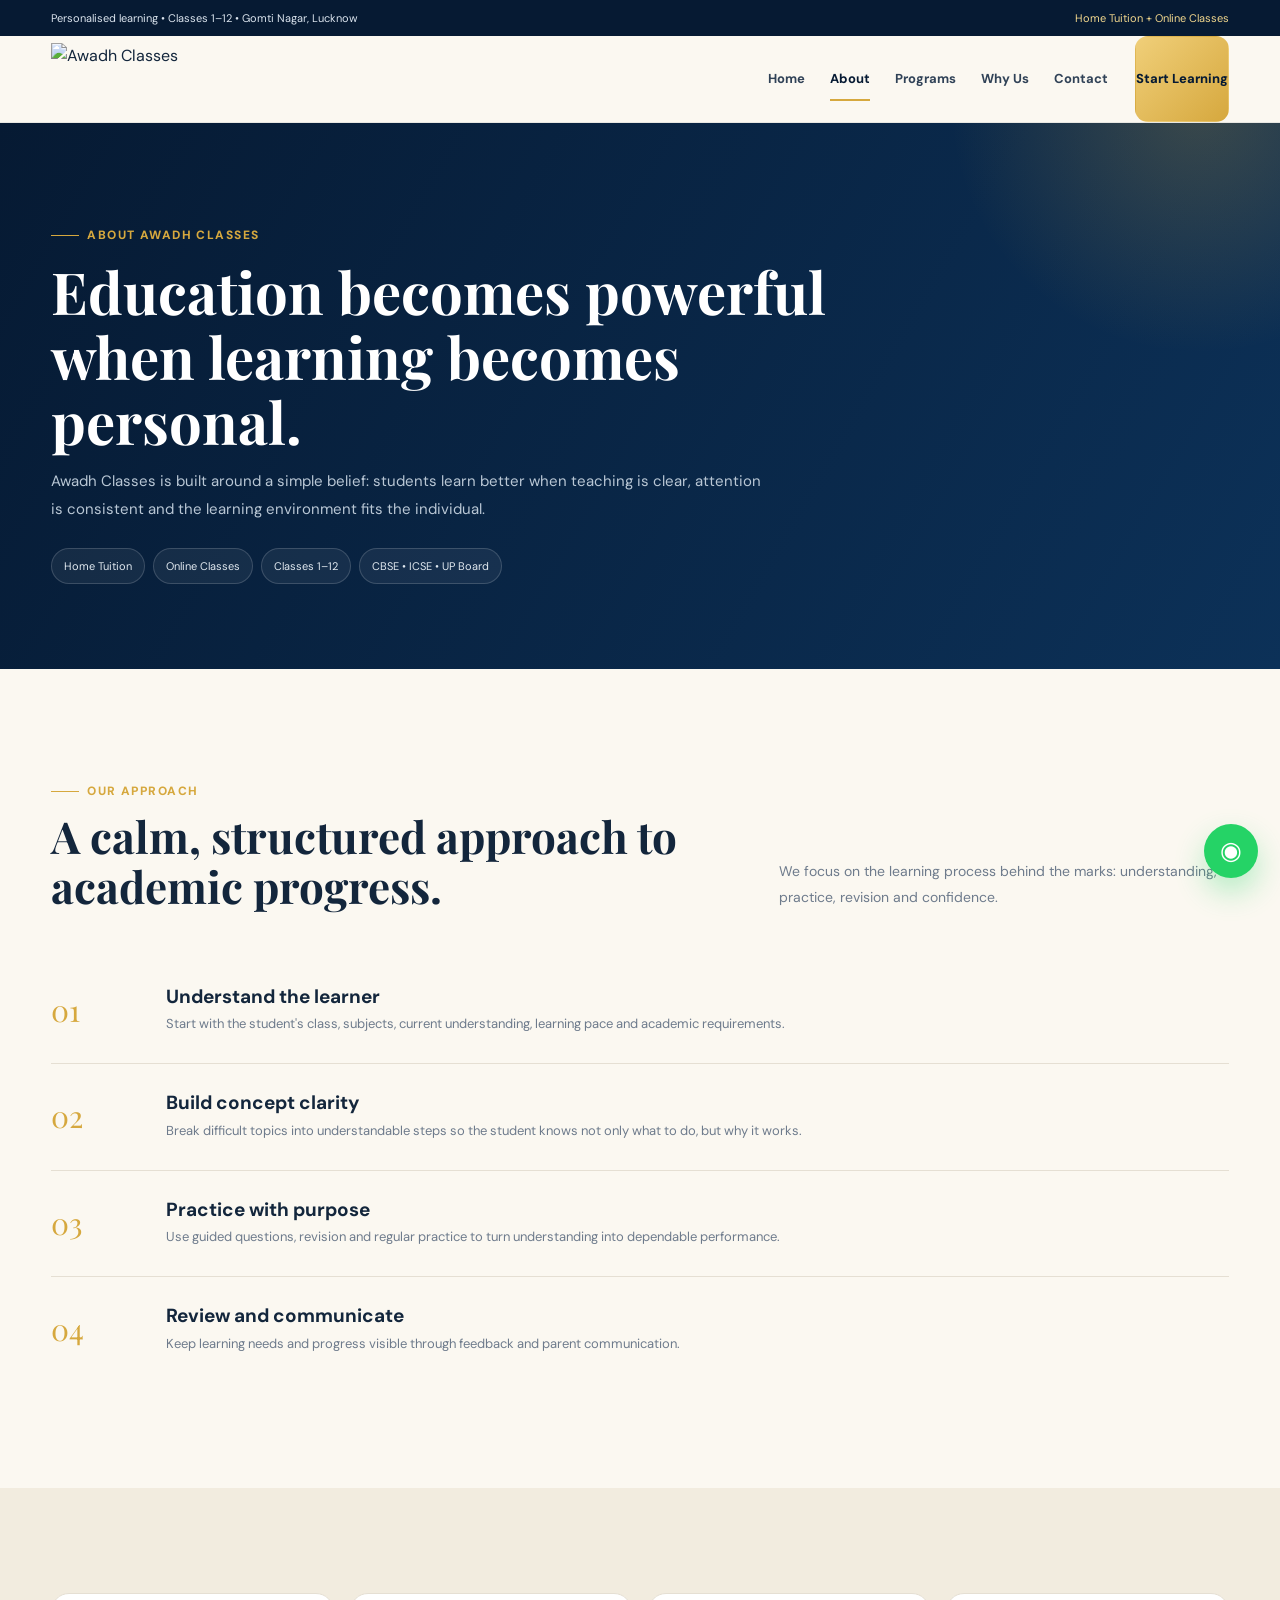
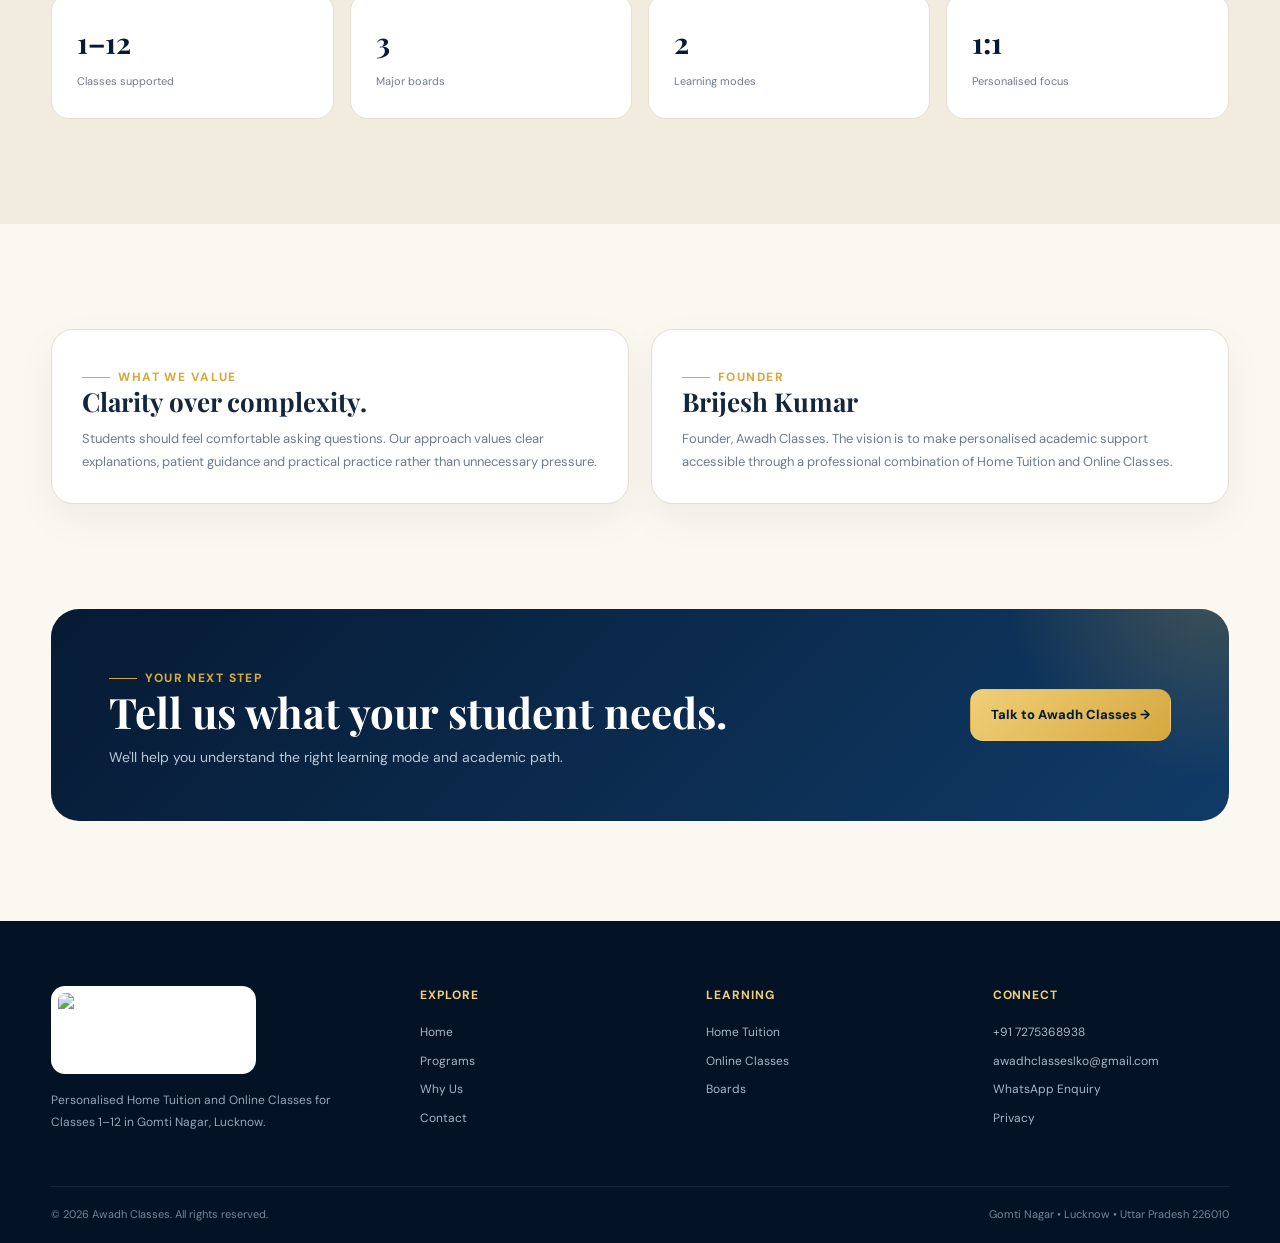
==== about.html @ 03a6bda1 "Add files via upload" ====
<!doctype html><html lang="en"><head><meta charset="utf-8"><meta name="viewport" content="width=device-width,initial-scale=1"><title>About Awadh Classes | Personalised Tuition in Lucknow</title><meta name="description" content="Learn about Awadh Classes, a personalised Home Tuition and Online Classes service for Classes 1–12 in Gomti Nagar, Lucknow."><meta name="robots" content="index,follow"><meta name="theme-color" content="#061a33"><link rel="icon" href="assets/images/awadh-classes-logo.png"><link rel="stylesheet" href="style.css"><script type="application/ld+json">{"@context":"https://schema.org","@type":"AboutPage","name":"About Awadh Classes","about":{"@type":"EducationalOrganization","name":"Awadh Classes","telephone":"+91 7275368938","email":"awadhclasseslko@gmail.com"}}</script></head><body>
<div class="notice"><div class="container inner"><span>Personalised learning • Classes 1–12 • Gomti Nagar, Lucknow</span><span>Home Tuition + Online Classes</span></div></div><header class="header"><div class="container nav"><a class="brand" href="index.html"><img src="assets/images/awadh-classes-logo.png" alt="Awadh Classes"></a><button class="menu" aria-label="Open menu">☰</button><nav class="main-nav"><a href="index.html">Home</a><a class="active" href="about.html">About</a><a href="programs.html">Programs</a><a href="why-us.html">Why Us</a><a href="contact.html">Contact</a><a class="btn btn-primary nav-cta" href="contact.html">Start Learning</a></nav></div></header>
<main><section class="page-hero"><div class="container inner"><span class="eyebrow">About Awadh Classes</span><h1>Education becomes powerful when learning becomes personal.</h1><p>Awadh Classes is built around a simple belief: students learn better when teaching is clear, attention is consistent and the learning environment fits the individual.</p><div class="pill-row"><span class="pill">Home Tuition</span><span class="pill">Online Classes</span><span class="pill">Classes 1–12</span><span class="pill">CBSE • ICSE • UP Board</span></div></div></section>
<section class="section"><div class="container"><div class="section-head"><div><span class="eyebrow">Our approach</span><h2>A calm, structured approach to academic progress.</h2></div><p>We focus on the learning process behind the marks: understanding, practice, revision and confidence.</p></div><div class="timeline"><div class="timeline-item"><div class="timeline-no">01</div><div><h3>Understand the learner</h3><p>Start with the student's class, subjects, current understanding, learning pace and academic requirements.</p></div></div><div class="timeline-item"><div class="timeline-no">02</div><div><h3>Build concept clarity</h3><p>Break difficult topics into understandable steps so the student knows not only what to do, but why it works.</p></div></div><div class="timeline-item"><div class="timeline-no">03</div><div><h3>Practice with purpose</h3><p>Use guided questions, revision and regular practice to turn understanding into dependable performance.</p></div></div><div class="timeline-item"><div class="timeline-no">04</div><div><h3>Review and communicate</h3><p>Keep learning needs and progress visible through feedback and parent communication.</p></div></div></div></div></section>
<section class="section board-strip"><div class="container"><div class="stats"><div class="stat"><strong>1–12</strong><span>Classes supported</span></div><div class="stat"><strong>3</strong><span>Major boards</span></div><div class="stat"><strong>2</strong><span>Learning modes</span></div><div class="stat"><strong>1:1</strong><span>Personalised focus</span></div></div></div></section>
<section class="section"><div class="container content-grid"><article class="card"><span class="eyebrow">What we value</span><h3>Clarity over complexity.</h3><p>Students should feel comfortable asking questions. Our approach values clear explanations, patient guidance and practical practice rather than unnecessary pressure.</p></article><article class="card"><span class="eyebrow">Founder</span><h3>Brijesh Kumar</h3><p>Founder, Awadh Classes. The vision is to make personalised academic support accessible through a professional combination of Home Tuition and Online Classes.</p></article></div></section>
<section class="cta"><div class="container"><div class="cta-card"><div><span class="eyebrow">Your next step</span><h2>Tell us what your student needs.</h2><p>We'll help you understand the right learning mode and academic path.</p></div><a class="btn btn-primary" href="contact.html">Talk to Awadh Classes →</a></div></div></section></main>
<footer class="footer"><div class="container footer-grid"><div><img class="footer-logo" src="assets/images/awadh-classes-logo.png" alt="Awadh Classes"><p>Personalised Home Tuition and Online Classes for Classes 1–12 in Gomti Nagar, Lucknow.</p></div><div><h4>Explore</h4><a href="index.html">Home</a><a href="programs.html">Programs</a><a href="why-us.html">Why Us</a><a href="contact.html">Contact</a></div><div><h4>Learning</h4><a href="programs.html#home">Home Tuition</a><a href="programs.html#online">Online Classes</a><a href="programs.html#boards">Boards</a></div><div><h4>Connect</h4><a href="tel:+917275368938">+91 7275368938</a><a href="mailto:awadhclasseslko@gmail.com">awadhclasseslko@gmail.com</a><a href="https://wa.me/917275368938">WhatsApp Enquiry</a><a href="privacy-policy.html">Privacy</a></div></div><div class="container footer-bottom"><span>© 2026 Awadh Classes. All rights reserved.</span><span>Gomti Nagar • Lucknow • Uttar Pradesh 226010</span></div></footer><a class="whatsapp" href="https://wa.me/917275368938" target="_blank" rel="noopener" aria-label="WhatsApp">◉</a><script src="script.js"></script></body></html>
---- style.css ----
@import url('https://fonts.googleapis.com/css2?family=DM+Sans:wght@400;500;600;700&family=Playfair+Display:wght@600;700&display=swap');
:root{--navy:#061a33;--navy2:#0b2b50;--gold:#d6a83e;--gold2:#f0cf79;--ivory:#fbf8f1;--cream:#f2ecdf;--white:#fff;--ink:#13263c;--muted:#6e7b8c;--line:#e5dfd3;--green:#0f7b57;--shadow:0 24px 70px rgba(6,26,51,.12);--radius:24px}
*{box-sizing:border-box;margin:0;padding:0}html{scroll-behavior:smooth}body{font-family:"DM Sans",sans-serif;background:var(--ivory);color:var(--ink);line-height:1.65;overflow-x:hidden}img{max-width:100%;display:block}a{text-decoration:none;color:inherit}button,input,select,textarea{font:inherit}.container{width:min(1180px,92%);margin:auto}.eyebrow{display:inline-flex;align-items:center;gap:8px;color:var(--gold);font-size:12px;font-weight:800;letter-spacing:.12em;text-transform:uppercase}.eyebrow:before{content:"";width:28px;height:1px;background:var(--gold)}h1,h2,h3{line-height:1.12}h1,h2{font-family:"Playfair Display",serif}.btn{display:inline-flex;align-items:center;justify-content:center;gap:9px;border:1px solid transparent;border-radius:13px;padding:14px 20px;font-size:13px;font-weight:800;transition:.25s}.btn-primary{background:linear-gradient(135deg,var(--gold2),var(--gold));color:var(--navy)}.btn-primary:hover{transform:translateY(-3px);box-shadow:0 16px 32px rgba(214,168,62,.22)}.btn-dark{background:var(--navy);color:#fff}.btn-dark:hover{transform:translateY(-3px);box-shadow:0 16px 30px rgba(6,26,51,.2)}.btn-ghost{border-color:rgba(6,26,51,.16);color:var(--navy);background:rgba(255,255,255,.45)}.btn-ghost:hover{border-color:var(--gold);transform:translateY(-2px)}
.notice{background:var(--navy);color:#dce5ef;font-size:11px}.notice .inner{min-height:36px;display:flex;align-items:center;justify-content:space-between;gap:18px}.notice span:last-child{color:#f2d78d}.header{position:sticky;top:0;z-index:1000;background:rgba(251,248,241,.94);backdrop-filter:blur(16px);border-bottom:1px solid rgba(6,26,51,.08)}.nav{min-height:86px;display:flex;align-items:center;gap:28px}.brand{width:195px;display:flex;align-items:center}.brand img{width:190px;height:72px;object-fit:contain;object-position:center}.main-nav{margin-left:auto;display:flex;align-items:center;gap:25px;font-size:13px;font-weight:700;color:#304257}.main-nav a{position:relative;padding:31px 0}.main-nav a:hover,.main-nav a.active{color:var(--navy)}.main-nav a.active:after{content:"";position:absolute;left:0;right:0;bottom:20px;height:2px;background:var(--gold)}.nav-cta{margin-left:2px}.menu{display:none;margin-left:auto;border:0;background:transparent;color:var(--navy);font-size:26px;cursor:pointer}
.hero{position:relative;overflow:hidden;background:linear-gradient(120deg,#fbf8f1 0%,#f7f0e3 55%,#eef3f7 100%)}.hero:before{content:"";position:absolute;width:600px;height:600px;border-radius:50%;right:-220px;top:-300px;background:radial-gradient(circle,rgba(214,168,62,.15),transparent 68%)}.hero-grid{min-height:650px;display:grid;grid-template-columns:1.02fr .98fr;align-items:center;gap:58px;padding:64px 0 70px}.hero-copy{position:relative;z-index:2}.hero h1{font-size:64px;letter-spacing:-.035em;margin:18px 0 20px;max-width:720px}.hero h1 span{color:var(--gold)}.hero-lead{max-width:610px;color:#5f6e80;font-size:17px;line-height:1.8}.hero-actions{display:flex;flex-wrap:wrap;gap:12px;margin-top:30px}.hero-proof{display:flex;flex-wrap:wrap;gap:18px;margin-top:30px}.proof-item{display:flex;align-items:center;gap:9px;font-size:12px;color:#526174;font-weight:700}.proof-dot{width:8px;height:8px;border-radius:50%;background:var(--gold)}.hero-visual{position:relative}.hero-photo{height:550px;border-radius:32px;overflow:hidden;box-shadow:var(--shadow);position:relative}.hero-photo img{width:100%;height:100%;object-fit:cover}.hero-photo:after{content:"";position:absolute;inset:0;background:linear-gradient(180deg,transparent 48%,rgba(6,26,51,.7))}.photo-card{position:absolute;z-index:3;left:-28px;bottom:28px;background:#fff;border:1px solid rgba(6,26,51,.08);border-radius:18px;padding:17px 18px;box-shadow:0 18px 45px rgba(6,26,51,.18);max-width:260px}.photo-card small{display:block;color:var(--gold);font-weight:800;letter-spacing:.1em;text-transform:uppercase;font-size:10px;margin-bottom:5px}.photo-card strong{display:block;color:var(--navy);font-size:15px}.photo-card span{display:block;color:var(--muted);font-size:12px;margin-top:4px}.logo-seal{position:absolute;z-index:4;right:-20px;top:24px;width:105px;height:105px;border-radius:50%;background:#fff;padding:10px;box-shadow:0 15px 40px rgba(6,26,51,.16);border:1px solid rgba(214,168,62,.45)}.logo-seal img{width:100%;height:100%;object-fit:contain}
.trust{background:var(--navy);color:#fff}.trust-grid{display:grid;grid-template-columns:repeat(4,1fr);gap:0}.trust-item{padding:24px 25px;border-right:1px solid rgba(255,255,255,.1)}.trust-item:last-child{border:0}.trust-item strong{display:block;color:#fff;font-size:15px}.trust-item span{display:block;color:#9eafc1;font-size:12px;margin-top:4px}
.section{padding:105px 0}.section-head{display:flex;align-items:end;justify-content:space-between;gap:35px;margin-bottom:48px}.section-head h2{font-size:44px;max-width:650px;margin-top:10px}.section-head p{max-width:450px;color:var(--muted);font-size:14px;line-height:1.8}.modes{display:grid;grid-template-columns:1fr 1fr;gap:22px}.mode{min-height:430px;border-radius:28px;overflow:hidden;position:relative;box-shadow:var(--shadow)}.mode img{width:100%;height:100%;object-fit:cover}.mode:after{content:"";position:absolute;inset:0;background:linear-gradient(180deg,rgba(6,26,51,.03) 25%,rgba(6,26,51,.9) 100%)}.mode-content{position:absolute;z-index:2;left:30px;right:30px;bottom:30px;color:#fff}.mode-content .tag{display:inline-block;color:var(--gold2);font-size:11px;font-weight:800;text-transform:uppercase;letter-spacing:.12em}.mode-content h3{font-family:"Playfair Display",serif;font-size:34px;margin:7px 0}.mode-content p{font-size:13px;color:#d7e0e8;max-width:520px}.mode-content a{display:inline-flex;margin-top:18px;color:#fff;font-size:12px;font-weight:800;border-bottom:1px solid var(--gold);padding-bottom:4px}
.journey{background:#fff}.journey-grid{display:grid;grid-template-columns:repeat(4,1fr);gap:0;border:1px solid var(--line);border-radius:24px;overflow:hidden}.journey-item{padding:30px 25px;min-height:220px;border-right:1px solid var(--line);position:relative}.journey-item:last-child{border:0}.journey-no{font-family:"Playfair Display",serif;font-size:42px;color:#d8c8a7}.journey-item h3{font-size:18px;margin:12px 0 8px}.journey-item p{font-size:12px;color:var(--muted);line-height:1.75}.journey-item strong{position:absolute;bottom:24px;font-size:11px;color:var(--gold);letter-spacing:.08em;text-transform:uppercase}
.board-strip{background:var(--cream)}.boards{display:grid;grid-template-columns:repeat(3,1fr);gap:18px}.board{padding:26px;border:1px solid var(--line);background:#fff;border-radius:18px}.board strong{display:block;font-family:"Playfair Display",serif;font-size:24px;color:var(--navy)}.board span{display:block;margin-top:6px;font-size:12px;color:var(--muted)}
.feature{background:var(--navy);color:#fff}.feature-grid{display:grid;grid-template-columns:.8fr 1.2fr;gap:70px;align-items:center}.feature h2{font-size:48px;margin:12px 0 16px}.feature p{color:#aebdcb;font-size:14px;line-height:1.85}.feature-list{display:grid;grid-template-columns:1fr 1fr;gap:12px;margin-top:28px}.feature-list div{border:1px solid rgba(255,255,255,.1);background:rgba(255,255,255,.04);border-radius:14px;padding:16px}.feature-list strong{font-size:13px}.feature-list span{display:block;color:#92a4b7;font-size:11px;margin-top:4px}
.cta{padding:0 0 100px}.cta-card{position:relative;overflow:hidden;border-radius:28px;padding:52px 58px;background:linear-gradient(135deg,var(--navy),#103b67);color:#fff;display:flex;align-items:center;justify-content:space-between;gap:30px}.cta-card:after{content:"";position:absolute;width:420px;height:420px;right:-190px;top:-250px;border-radius:50%;background:radial-gradient(circle,rgba(214,168,62,.26),transparent 70%)}.cta-card>*{position:relative;z-index:1}.cta-card h2{font-size:42px;max-width:700px}.cta-card p{color:#b9c8d7;margin-top:10px;max-width:680px;font-size:14px}.footer{background:#041226;color:#fff;padding:65px 0 20px}.footer-grid{display:grid;grid-template-columns:1.35fr 1fr 1fr 1fr;gap:50px;padding-bottom:48px}.footer-logo{width:205px;height:88px;object-fit:contain;object-position:left center;background:#fff;border-radius:14px;padding:7px}.footer p{color:#94a6b8;font-size:12px;line-height:1.8;margin-top:16px;max-width:340px}.footer h4{font-size:12px;letter-spacing:.08em;text-transform:uppercase;color:#f0cf79;margin-bottom:17px}.footer a{display:block;color:#a8b6c5;font-size:12px;margin:9px 0}.footer a:hover{color:#fff}.footer-bottom{border-top:1px solid rgba(255,255,255,.08);padding-top:18px;display:flex;justify-content:space-between;gap:15px;color:#73869a;font-size:11px}.whatsapp{position:fixed;right:22px;bottom:22px;z-index:1100;width:54px;height:54px;border-radius:50%;display:flex;align-items:center;justify-content:center;background:#25d366;color:#fff;box-shadow:0 14px 30px rgba(37,211,102,.32);font-size:25px}.whatsapp:hover{transform:translateY(-3px)}
.page-hero{padding:95px 0 85px;background:linear-gradient(120deg,var(--navy),#0c3158);color:#fff;position:relative;overflow:hidden}.page-hero:after{content:"";position:absolute;width:520px;height:520px;right:-180px;top:-280px;border-radius:50%;background:radial-gradient(circle,rgba(214,168,62,.24),transparent 68%)}.page-hero .inner{position:relative;z-index:1}.page-hero h1{font-size:58px;max-width:780px;margin:14px 0}.page-hero p{color:#b9c7d5;max-width:720px;font-size:15px;line-height:1.85}.pill-row{display:flex;flex-wrap:wrap;gap:8px;margin-top:24px}.pill{padding:8px 12px;border:1px solid rgba(255,255,255,.16);background:rgba(255,255,255,.06);border-radius:99px;font-size:11px;color:#e1e9f0}.content-grid{display:grid;grid-template-columns:1fr 1fr;gap:22px}.card{background:#fff;border:1px solid var(--line);border-radius:22px;padding:30px;box-shadow:0 15px 40px rgba(6,26,51,.05)}.card h3{font-family:"Playfair Display",serif;font-size:26px;margin-bottom:10px}.card p,.card li{font-size:13px;color:var(--muted);line-height:1.8}.card ul{padding-left:18px}.stats{display:grid;grid-template-columns:repeat(4,1fr);gap:16px}.stat{background:#fff;border:1px solid var(--line);padding:25px;border-radius:18px}.stat strong{display:block;font-family:"Playfair Display",serif;font-size:29px;color:var(--navy)}.stat span{font-size:11px;color:var(--muted)}
.form-wrap{display:grid;grid-template-columns:.8fr 1.2fr;gap:25px}.contact-panel{background:var(--navy);color:#fff;border-radius:24px;padding:35px}.contact-panel h2{font-size:35px;margin:10px 0}.contact-panel p{color:#aebdcb;font-size:13px;line-height:1.8}.contact-line{padding:18px 0;border-top:1px solid rgba(255,255,255,.1);margin-top:18px}.contact-line small{color:var(--gold2);display:block;font-size:10px;text-transform:uppercase;letter-spacing:.1em}.contact-line a{display:block;margin-top:4px;font-weight:700;font-size:14px}.form-card{background:#fff;border:1px solid var(--line);border-radius:24px;padding:35px;box-shadow:var(--shadow)}.form-card h2{font-size:34px}.form-card>p{color:var(--muted);font-size:13px;margin:8px 0 25px}.form{display:grid;gap:16px}.form-row{display:grid;grid-template-columns:1fr 1fr;gap:16px}.field label{display:block;font-size:11px;font-weight:800;color:#304257;margin-bottom:6px}.field input,.field select,.field textarea{width:100%;border:1px solid #d9e0e7;background:#fbfcfd;border-radius:12px;padding:13px 14px;outline:0;color:var(--ink)}.field textarea{min-height:125px;resize:vertical}.field input:focus,.field select:focus,.field textarea:focus{border-color:var(--gold);box-shadow:0 0 0 4px rgba(214,168,62,.1)}
.faq{display:grid;gap:12px}.faq details{background:#fff;border:1px solid var(--line);border-radius:16px;padding:17px 20px}.faq summary{cursor:pointer;font-weight:800;font-size:13px;color:var(--navy)}.faq p{font-size:12px;color:var(--muted);padding-top:10px;line-height:1.8}.timeline{display:grid;gap:0}.timeline-item{display:grid;grid-template-columns:90px 1fr;gap:25px;padding:28px 0;border-bottom:1px solid var(--line)}.timeline-item:last-child{border-bottom:0}.timeline-no{font-family:"Playfair Display",serif;color:var(--gold);font-size:30px}.timeline h3{font-size:19px;margin-bottom:6px}.timeline p{font-size:13px;color:var(--muted);max-width:700px}
@media(max-width:1050px){.main-nav{gap:17px}.hero h1{font-size:52px}.hero-grid{gap:35px}.footer-grid{grid-template-columns:1.4fr 1fr 1fr}.feature-grid{gap:40px}}
@media(max-width:850px){.menu{display:block}.main-nav{position:absolute;left:4%;right:4%;top:78px;display:none;flex-direction:column;align-items:stretch;background:#fff;border:1px solid var(--line);border-radius:16px;padding:12px;box-shadow:0 20px 45px rgba(6,26,51,.14)}.main-nav.open{display:flex}.main-nav a{padding:12px 14px}.main-nav a.active:after{display:none}.nav-cta{display:none}.hero-grid,.feature-grid,.form-wrap,.content-grid{grid-template-columns:1fr}.hero-grid{padding-top:45px}.hero-photo{height:470px}.photo-card{left:18px}.logo-seal{right:15px}.trust-grid{grid-template-columns:1fr 1fr}.trust-item:nth-child(2){border-right:0}.trust-item:nth-child(3),.trust-item:nth-child(4){border-top:1px solid rgba(255,255,255,.1)}.modes{grid-template-columns:1fr}.journey-grid{grid-template-columns:1fr 1fr}.journey-item:nth-child(2){border-right:0}.journey-item:nth-child(3),.journey-item:nth-child(4){border-top:1px solid var(--line)}.journey-item:nth-child(4){border-right:0}.boards{grid-template-columns:1fr}.feature h2{font-size:42px}.stats{grid-template-columns:1fr 1fr}.footer-grid{grid-template-columns:1.4fr 1fr 1fr}.page-hero h1{font-size:48px}.cta-card{display:block}.cta-card .btn{margin-top:22px}}
@media(max-width:600px){.notice .inner{justify-content:center;text-align:center}.notice span:last-child{display:none}.brand{width:155px}.brand img{width:155px;height:65px}.nav{min-height:76px}.main-nav{top:70px}.hero-grid{min-height:auto;padding:48px 0 55px}.hero h1{font-size:42px}.hero-lead{font-size:15px}.hero-photo{height:390px;border-radius:23px}.section{padding:75px 0}.section-head{display:block;margin-bottom:32px}.section-head h2{font-size:35px}.section-head p{margin-top:14px}.trust-grid{grid-template-columns:1fr}.trust-item{border-right:0;border-bottom:1px solid rgba(255,255,255,.1)}.trust-item:last-child{border-bottom:0}.journey-grid{grid-template-columns:1fr}.journey-item{border-right:0!important;border-bottom:1px solid var(--line)}.journey-item:last-child{border-bottom:0}.feature-list{grid-template-columns:1fr}.cta-card{padding:35px 27px}.cta-card h2{font-size:33px}.footer-grid{grid-template-columns:1fr 1fr;gap:32px}.footer-grid>div:first-child{grid-column:1/-1}.footer-bottom{display:block}.footer-bottom span{display:block;margin-top:7px}.page-hero{padding:72px 0 65px}.page-hero h1{font-size:41px}.form-row{grid-template-columns:1fr}.form-card,.contact-panel{padding:27px}.stats{grid-template-columns:1fr 1fr}}
@media(max-width:380px){.hero h1{font-size:36px}.footer-grid{grid-template-columns:1fr}.footer-grid>div:first-child{grid-column:auto}.hero-actions .btn{width:100%}}
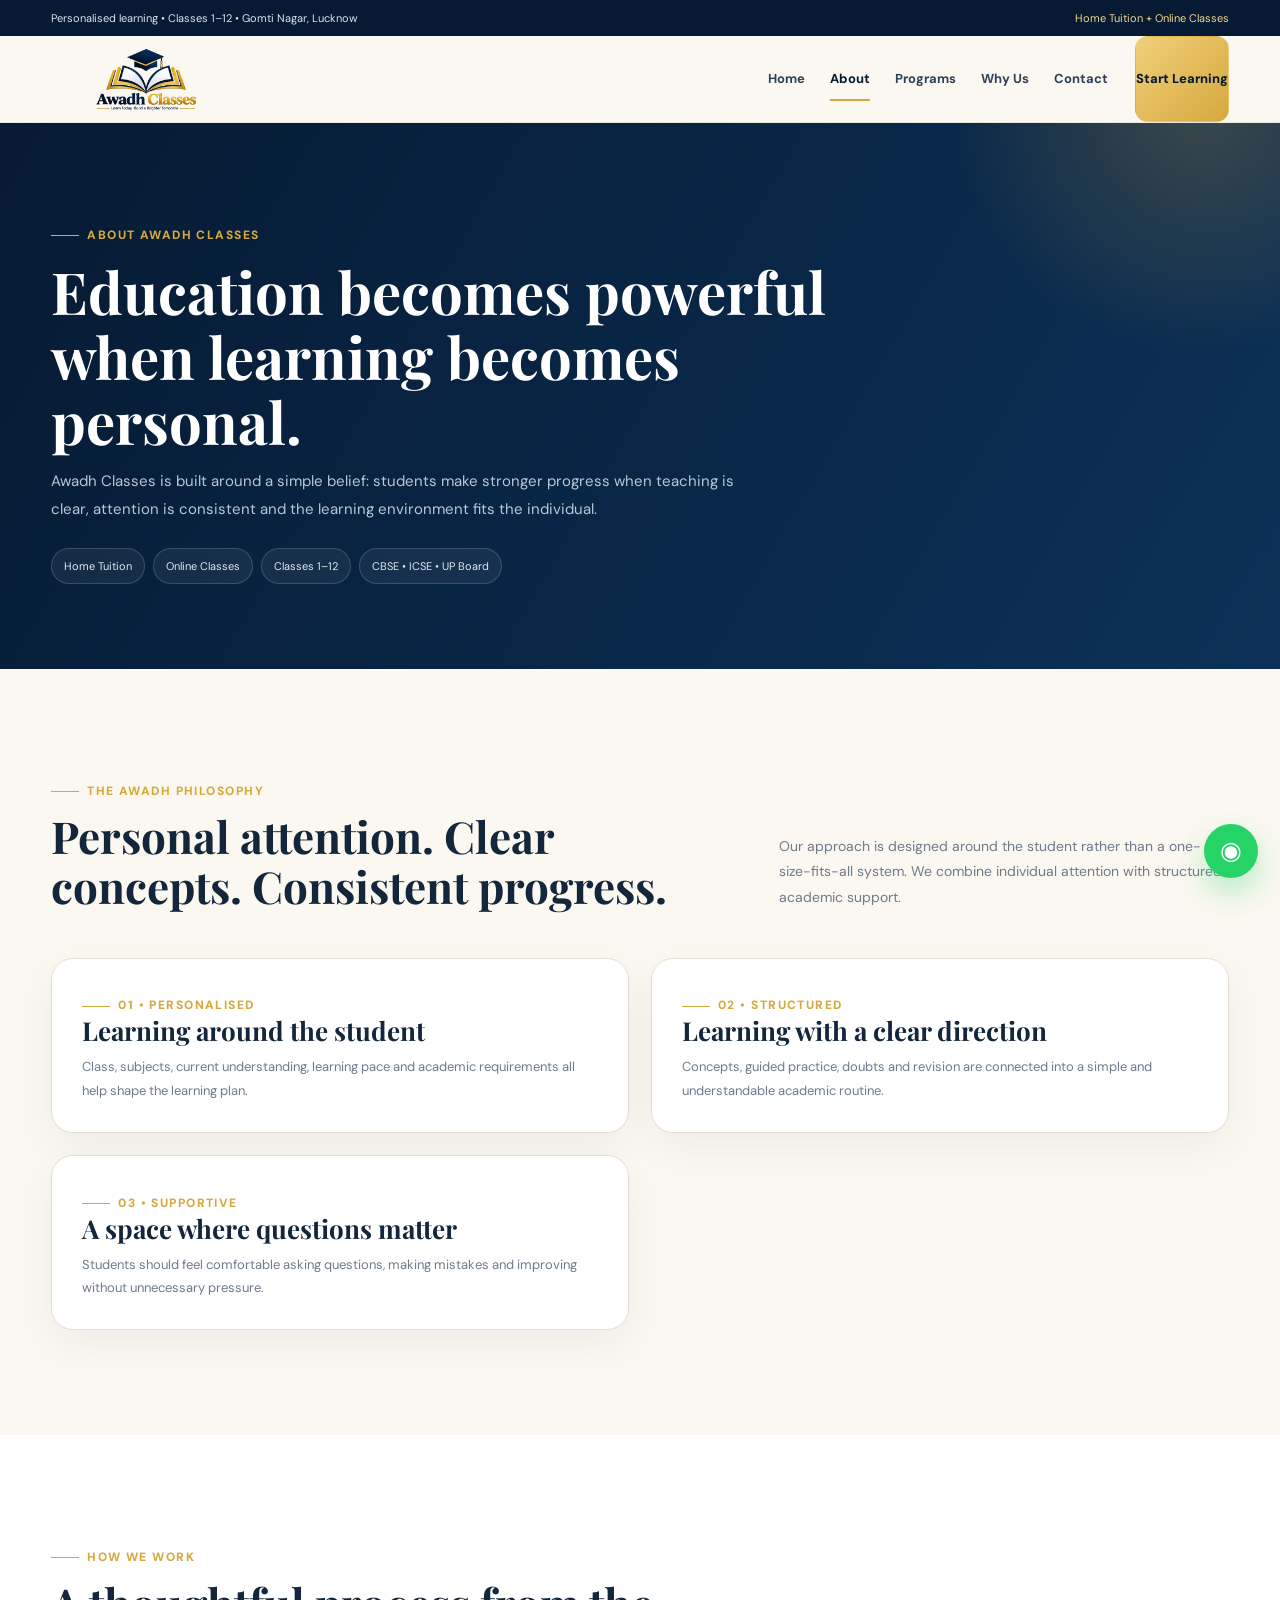
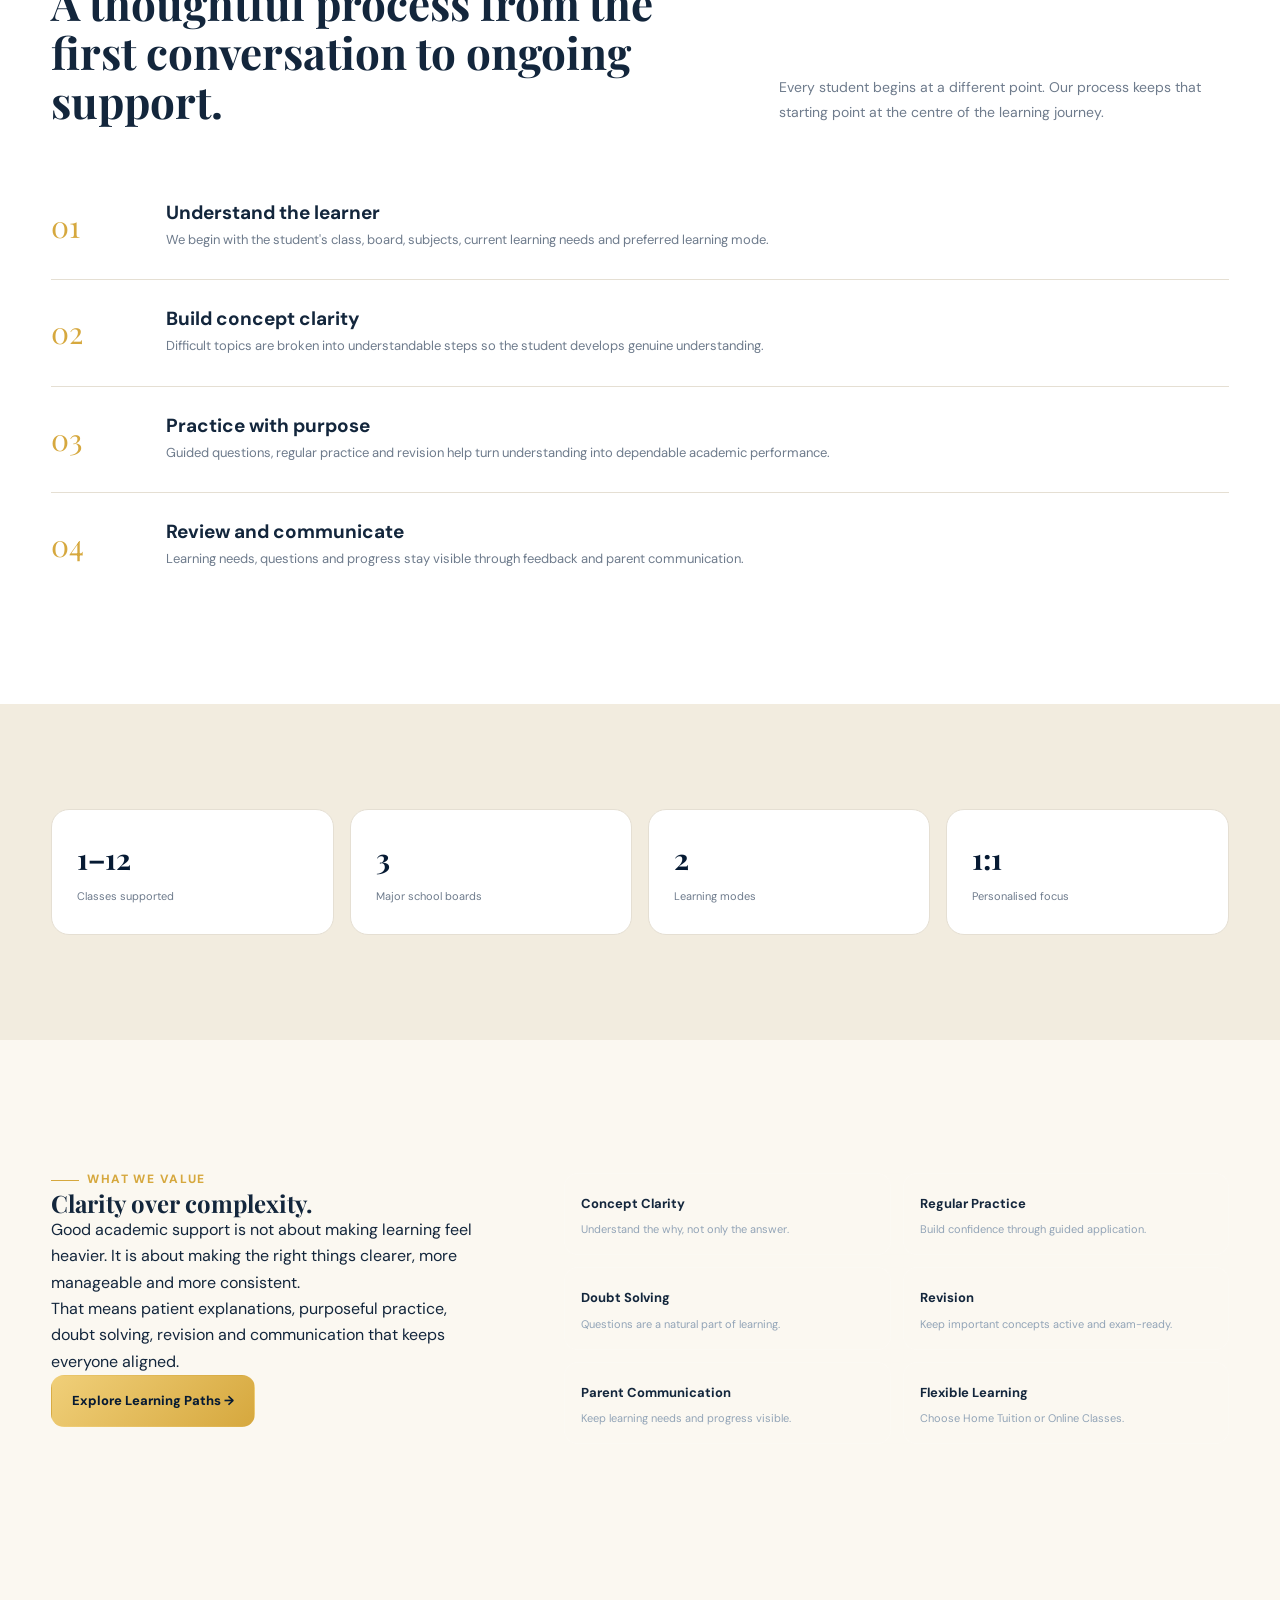
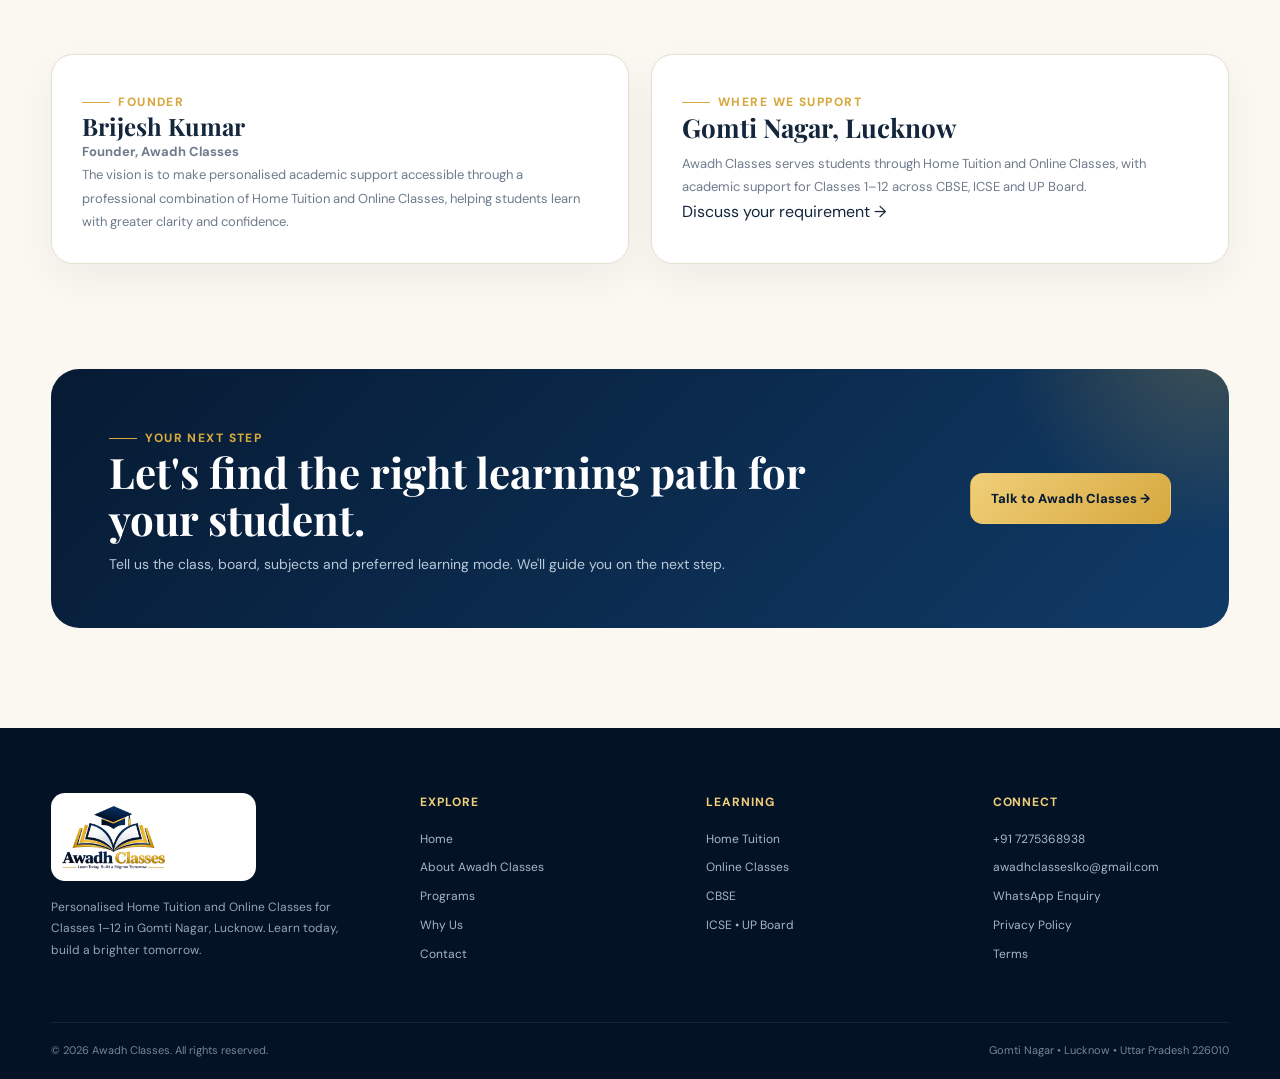
==== commit 1ac8c483: "Enhance SEO and content in about.html Updated meta tags and content for SEO and clarity." ====
--- a/about.html
+++ b/about.html
@@ -1,8 +1,310 @@
-<!doctype html><html lang="en"><head><meta charset="utf-8"><meta name="viewport" content="width=device-width,initial-scale=1"><title>About Awadh Classes | Personalised Tuition in Lucknow</title><meta name="description" content="Learn about Awadh Classes, a personalised Home Tuition and Online Classes service for Classes 1–12 in Gomti Nagar, Lucknow."><meta name="robots" content="index,follow"><meta name="theme-color" content="#061a33"><link rel="icon" href="assets/images/awadh-classes-logo.png"><link rel="stylesheet" href="style.css"><script type="application/ld+json">{"@context":"https://schema.org","@type":"AboutPage","name":"About Awadh Classes","about":{"@type":"EducationalOrganization","name":"Awadh Classes","telephone":"+91 7275368938","email":"awadhclasseslko@gmail.com"}}</script></head><body>
-<div class="notice"><div class="container inner"><span>Personalised learning • Classes 1–12 • Gomti Nagar, Lucknow</span><span>Home Tuition + Online Classes</span></div></div><header class="header"><div class="container nav"><a class="brand" href="index.html"><img src="assets/images/awadh-classes-logo.png" alt="Awadh Classes"></a><button class="menu" aria-label="Open menu">☰</button><nav class="main-nav"><a href="index.html">Home</a><a class="active" href="about.html">About</a><a href="programs.html">Programs</a><a href="why-us.html">Why Us</a><a href="contact.html">Contact</a><a class="btn btn-primary nav-cta" href="contact.html">Start Learning</a></nav></div></header>
-<main><section class="page-hero"><div class="container inner"><span class="eyebrow">About Awadh Classes</span><h1>Education becomes powerful when learning becomes personal.</h1><p>Awadh Classes is built around a simple belief: students learn better when teaching is clear, attention is consistent and the learning environment fits the individual.</p><div class="pill-row"><span class="pill">Home Tuition</span><span class="pill">Online Classes</span><span class="pill">Classes 1–12</span><span class="pill">CBSE • ICSE • UP Board</span></div></div></section>
-<section class="section"><div class="container"><div class="section-head"><div><span class="eyebrow">Our approach</span><h2>A calm, structured approach to academic progress.</h2></div><p>We focus on the learning process behind the marks: understanding, practice, revision and confidence.</p></div><div class="timeline"><div class="timeline-item"><div class="timeline-no">01</div><div><h3>Understand the learner</h3><p>Start with the student's class, subjects, current understanding, learning pace and academic requirements.</p></div></div><div class="timeline-item"><div class="timeline-no">02</div><div><h3>Build concept clarity</h3><p>Break difficult topics into understandable steps so the student knows not only what to do, but why it works.</p></div></div><div class="timeline-item"><div class="timeline-no">03</div><div><h3>Practice with purpose</h3><p>Use guided questions, revision and regular practice to turn understanding into dependable performance.</p></div></div><div class="timeline-item"><div class="timeline-no">04</div><div><h3>Review and communicate</h3><p>Keep learning needs and progress visible through feedback and parent communication.</p></div></div></div></div></section>
-<section class="section board-strip"><div class="container"><div class="stats"><div class="stat"><strong>1–12</strong><span>Classes supported</span></div><div class="stat"><strong>3</strong><span>Major boards</span></div><div class="stat"><strong>2</strong><span>Learning modes</span></div><div class="stat"><strong>1:1</strong><span>Personalised focus</span></div></div></div></section>
-<section class="section"><div class="container content-grid"><article class="card"><span class="eyebrow">What we value</span><h3>Clarity over complexity.</h3><p>Students should feel comfortable asking questions. Our approach values clear explanations, patient guidance and practical practice rather than unnecessary pressure.</p></article><article class="card"><span class="eyebrow">Founder</span><h3>Brijesh Kumar</h3><p>Founder, Awadh Classes. The vision is to make personalised academic support accessible through a professional combination of Home Tuition and Online Classes.</p></article></div></section>
-<section class="cta"><div class="container"><div class="cta-card"><div><span class="eyebrow">Your next step</span><h2>Tell us what your student needs.</h2><p>We'll help you understand the right learning mode and academic path.</p></div><a class="btn btn-primary" href="contact.html">Talk to Awadh Classes →</a></div></div></section></main>
-<footer class="footer"><div class="container footer-grid"><div><img class="footer-logo" src="assets/images/awadh-classes-logo.png" alt="Awadh Classes"><p>Personalised Home Tuition and Online Classes for Classes 1–12 in Gomti Nagar, Lucknow.</p></div><div><h4>Explore</h4><a href="index.html">Home</a><a href="programs.html">Programs</a><a href="why-us.html">Why Us</a><a href="contact.html">Contact</a></div><div><h4>Learning</h4><a href="programs.html#home">Home Tuition</a><a href="programs.html#online">Online Classes</a><a href="programs.html#boards">Boards</a></div><div><h4>Connect</h4><a href="tel:+917275368938">+91 7275368938</a><a href="mailto:awadhclasseslko@gmail.com">awadhclasseslko@gmail.com</a><a href="https://wa.me/917275368938">WhatsApp Enquiry</a><a href="privacy-policy.html">Privacy</a></div></div><div class="container footer-bottom"><span>© 2026 Awadh Classes. All rights reserved.</span><span>Gomti Nagar • Lucknow • Uttar Pradesh 226010</span></div></footer><a class="whatsapp" href="https://wa.me/917275368938" target="_blank" rel="noopener" aria-label="WhatsApp">◉</a><script src="script.js"></script></body></html>
+<!doctype html>
+<html lang="en">
+<head>
+<meta charset="utf-8">
+<meta name="viewport" content="width=device-width, initial-scale=1">
+
+<title>About Awadh Classes | Home Tuition & Online Classes in Lucknow</title>
+<meta name="description" content="Discover Awadh Classes, a personalised Home Tuition and Online Classes service for Classes 1–12 in Gomti Nagar, Lucknow, supporting CBSE, ICSE and UP Board students.">
+<meta name="keywords" content="Awadh Classes, home tuition in Gomti Nagar, home tuition in Lucknow, online classes Lucknow, tuition classes 1 to 12, CBSE tuition, ICSE tuition, UP Board tuition">
+<meta name="author" content="Awadh Classes">
+<meta name="robots" content="index,follow,max-image-preview:large,max-snippet:-1,max-video-preview:-1">
+<meta name="theme-color" content="#061a33">
+<link rel="canonical" href="https://awadhclasses.vercel.app/about.html">
+<link rel="icon" href="assets/images/awadh-classes-logo.png">
+
+<meta property="og:type" content="website">
+<meta property="og:title" content="About Awadh Classes | Personalised Learning in Lucknow">
+<meta property="og:description" content="Personalised Home Tuition and Online Classes for Classes 1–12 in Gomti Nagar, Lucknow.">
+<meta property="og:url" content="https://awadhclasses.vercel.app/about.html">
+<meta property="og:image" content="https://awadhclasses.vercel.app/assets/images/awadh-classes-logo.png">
+<meta property="og:locale" content="en_IN">
+<meta property="og:site_name" content="Awadh Classes">
+
+<meta name="twitter:card" content="summary_large_image">
+<meta name="twitter:title" content="About Awadh Classes | Personalised Learning in Lucknow">
+<meta name="twitter:description" content="Learn about Awadh Classes and our personalised approach to Home Tuition and Online Classes.">
+<meta name="twitter:image" content="https://awadhclasses.vercel.app/assets/images/awadh-classes-logo.png">
+
+<link rel="preconnect" href="https://fonts.googleapis.com">
+<link rel="preconnect" href="https://fonts.gstatic.com" crossorigin>
+<link href="https://fonts.googleapis.com/css2?family=DM+Sans:wght@400;500;600;700&family=Playfair+Display:wght@600;700&display=swap" rel="stylesheet">
+<link rel="stylesheet" href="style.css">
+
+<script type="application/ld+json">
+{
+  "@context":"https://schema.org",
+  "@type":"AboutPage",
+  "@id":"https://awadhclasses.vercel.app/about.html#webpage",
+  "url":"https://awadhclasses.vercel.app/about.html",
+  "name":"About Awadh Classes",
+  "description":"About Awadh Classes and its personalised Home Tuition and Online Classes approach.",
+  "isPartOf":{"@type":"WebSite","name":"Awadh Classes","url":"https://awadhclasses.vercel.app/"},
+  "about":{
+    "@type":"EducationalOrganization",
+    "name":"Awadh Classes",
+    "url":"https://awadhclasses.vercel.app/",
+    "logo":"https://awadhclasses.vercel.app/assets/images/awadh-classes-logo.png",
+    "telephone":"+91 7275368938",
+    "email":"awadhclasseslko@gmail.com",
+    "address":{
+      "@type":"PostalAddress",
+      "addressLocality":"Gomti Nagar",
+      "addressRegion":"Uttar Pradesh",
+      "postalCode":"226010",
+      "addressCountry":"IN"
+    },
+    "areaServed":["Gomti Nagar","Lucknow"],
+    "knowsAbout":["Home Tuition","Online Classes","CBSE","ICSE","UP Board","Classes 1 to 12"]
+  }
+}
+</script>
+
+<script type="application/ld+json">
+{
+  "@context":"https://schema.org",
+  "@type":"BreadcrumbList",
+  "itemListElement":[
+    {"@type":"ListItem","position":1,"name":"Home","item":"https://awadhclasses.vercel.app/"},
+    {"@type":"ListItem","position":2,"name":"About","item":"https://awadhclasses.vercel.app/about.html"}
+  ]
+}
+</script>
+</head>
+
+<body>
+<div class="notice">
+  <div class="container inner">
+    <span>Personalised learning • Classes 1–12 • Gomti Nagar, Lucknow</span>
+    <span>Home Tuition + Online Classes</span>
+  </div>
+</div>
+
+<header class="header">
+  <div class="container nav">
+    <a class="brand" href="index.html" aria-label="Awadh Classes Home">
+      <img src="assets/images/awadh-classes-logo.png" alt="Awadh Classes — Learn Today Build a Brighter Tomorrow">
+    </a>
+
+    <button class="menu" type="button" aria-label="Open navigation menu" aria-expanded="false">☰</button>
+
+    <nav class="main-nav" aria-label="Primary navigation">
+      <a href="index.html">Home</a>
+      <a class="active" href="about.html" aria-current="page">About</a>
+      <a href="programs.html">Programs</a>
+      <a href="why-us.html">Why Us</a>
+      <a href="contact.html">Contact</a>
+      <a class="btn btn-primary nav-cta" href="contact.html">Start Learning</a>
+    </nav>
+  </div>
+</header>
+
+<main>
+<section class="page-hero">
+  <div class="container inner">
+    <span class="eyebrow">About Awadh Classes</span>
+    <h1>Education becomes powerful when learning becomes personal.</h1>
+    <p>Awadh Classes is built around a simple belief: students make stronger progress when teaching is clear, attention is consistent and the learning environment fits the individual.</p>
+    <div class="pill-row">
+      <span class="pill">Home Tuition</span>
+      <span class="pill">Online Classes</span>
+      <span class="pill">Classes 1–12</span>
+      <span class="pill">CBSE • ICSE • UP Board</span>
+    </div>
+  </div>
+</section>
+
+<section class="section">
+  <div class="container">
+    <div class="section-head">
+      <div>
+        <span class="eyebrow">The Awadh philosophy</span>
+        <h2>Personal attention. Clear concepts. Consistent progress.</h2>
+      </div>
+      <p>Our approach is designed around the student rather than a one-size-fits-all system. We combine individual attention with structured academic support.</p>
+    </div>
+
+    <div class="content-grid">
+      <article class="card">
+        <span class="eyebrow">01 • Personalised</span>
+        <h3>Learning around the student</h3>
+        <p>Class, subjects, current understanding, learning pace and academic requirements all help shape the learning plan.</p>
+      </article>
+      <article class="card">
+        <span class="eyebrow">02 • Structured</span>
+        <h3>Learning with a clear direction</h3>
+        <p>Concepts, guided practice, doubts and revision are connected into a simple and understandable academic routine.</p>
+      </article>
+      <article class="card">
+        <span class="eyebrow">03 • Supportive</span>
+        <h3>A space where questions matter</h3>
+        <p>Students should feel comfortable asking questions, making mistakes and improving without unnecessary pressure.</p>
+      </article>
+    </div>
+  </div>
+</section>
+
+<section class="section journey">
+  <div class="container">
+    <div class="section-head">
+      <div>
+        <span class="eyebrow">How we work</span>
+        <h2>A thoughtful process from the first conversation to ongoing support.</h2>
+      </div>
+      <p>Every student begins at a different point. Our process keeps that starting point at the centre of the learning journey.</p>
+    </div>
+
+    <div class="timeline">
+      <div class="timeline-item">
+        <div class="timeline-no">01</div>
+        <div>
+          <h3>Understand the learner</h3>
+          <p>We begin with the student's class, board, subjects, current learning needs and preferred learning mode.</p>
+        </div>
+      </div>
+      <div class="timeline-item">
+        <div class="timeline-no">02</div>
+        <div>
+          <h3>Build concept clarity</h3>
+          <p>Difficult topics are broken into understandable steps so the student develops genuine understanding.</p>
+        </div>
+      </div>
+      <div class="timeline-item">
+        <div class="timeline-no">03</div>
+        <div>
+          <h3>Practice with purpose</h3>
+          <p>Guided questions, regular practice and revision help turn understanding into dependable academic performance.</p>
+        </div>
+      </div>
+      <div class="timeline-item">
+        <div class="timeline-no">04</div>
+        <div>
+          <h3>Review and communicate</h3>
+          <p>Learning needs, questions and progress stay visible through feedback and parent communication.</p>
+        </div>
+      </div>
+    </div>
+  </div>
+</section>
+
+<section class="section board-strip">
+  <div class="container">
+    <div class="stats">
+      <div class="stat"><strong>1–12</strong><span>Classes supported</span></div>
+      <div class="stat"><strong>3</strong><span>Major school boards</span></div>
+      <div class="stat"><strong>2</strong><span>Learning modes</span></div>
+      <div class="stat"><strong>1:1</strong><span>Personalised focus</span></div>
+    </div>
+  </div>
+</section>
+
+<section class="section">
+  <div class="container feature-grid">
+    <div>
+      <span class="eyebrow">What we value</span>
+      <h2>Clarity over complexity.</h2>
+      <p>Good academic support is not about making learning feel heavier. It is about making the right things clearer, more manageable and more consistent.</p>
+      <p>That means patient explanations, purposeful practice, doubt solving, revision and communication that keeps everyone aligned.</p>
+      <a class="btn btn-primary" href="programs.html">Explore Learning Paths →</a>
+    </div>
+
+    <div class="feature-list">
+      <div><strong>Concept Clarity</strong><span>Understand the why, not only the answer.</span></div>
+      <div><strong>Regular Practice</strong><span>Build confidence through guided application.</span></div>
+      <div><strong>Doubt Solving</strong><span>Questions are a natural part of learning.</span></div>
+      <div><strong>Revision</strong><span>Keep important concepts active and exam-ready.</span></div>
+      <div><strong>Parent Communication</strong><span>Keep learning needs and progress visible.</span></div>
+      <div><strong>Flexible Learning</strong><span>Choose Home Tuition or Online Classes.</span></div>
+    </div>
+  </div>
+</section>
+
+<section class="section">
+  <div class="container">
+    <div class="content-grid">
+      <article class="card">
+        <span class="eyebrow">Founder</span>
+        <h2>Brijesh Kumar</h2>
+        <p><strong>Founder, Awadh Classes</strong></p>
+        <p>The vision is to make personalised academic support accessible through a professional combination of Home Tuition and Online Classes, helping students learn with greater clarity and confidence.</p>
+      </article>
+
+      <article class="card">
+        <span class="eyebrow">Where we support</span>
+        <h3>Gomti Nagar, Lucknow</h3>
+        <p>Awadh Classes serves students through Home Tuition and Online Classes, with academic support for Classes 1–12 across CBSE, ICSE and UP Board.</p>
+        <a href="contact.html">Discuss your requirement →</a>
+      </article>
+    </div>
+  </div>
+</section>
+
+<section class="cta">
+  <div class="container">
+    <div class="cta-card">
+      <div>
+        <span class="eyebrow">Your next step</span>
+        <h2>Let's find the right learning path for your student.</h2>
+        <p>Tell us the class, board, subjects and preferred learning mode. We'll guide you on the next step.</p>
+      </div>
+      <a class="btn btn-primary" href="contact.html">Talk to Awadh Classes →</a>
+    </div>
+  </div>
+</section>
+</main>
+
+<footer class="footer">
+  <div class="container footer-grid">
+    <div>
+      <img class="footer-logo" src="assets/images/awadh-classes-logo.png" alt="Awadh Classes logo">
+      <p>Personalised Home Tuition and Online Classes for Classes 1–12 in Gomti Nagar, Lucknow. Learn today, build a brighter tomorrow.</p>
+    </div>
+
+    <div>
+      <h4>Explore</h4>
+      <a href="index.html">Home</a>
+      <a href="about.html">About Awadh Classes</a>
+      <a href="programs.html">Programs</a>
+      <a href="why-us.html">Why Us</a>
+      <a href="contact.html">Contact</a>
+    </div>
+
+    <div>
+      <h4>Learning</h4>
+      <a href="programs.html#home">Home Tuition</a>
+      <a href="programs.html#online">Online Classes</a>
+      <a href="programs.html#boards">CBSE</a>
+      <a href="programs.html#boards">ICSE • UP Board</a>
+    </div>
+
+    <div>
+      <h4>Connect</h4>
+      <a href="tel:+917275368938">+91 7275368938</a>
+      <a href="mailto:awadhclasseslko@gmail.com">awadhclasseslko@gmail.com</a>
+      <a href="https://wa.me/917275368938" target="_blank" rel="noopener">WhatsApp Enquiry</a>
+      <a href="privacy-policy.html">Privacy Policy</a>
+      <a href="terms.html">Terms</a>
+    </div>
+  </div>
+
+  <div class="container footer-bottom">
+    <span>© 2026 Awadh Classes. All rights reserved.</span>
+    <span>Gomti Nagar • Lucknow • Uttar Pradesh 226010</span>
+  </div>
+</footer>
+
+<a class="whatsapp" href="https://wa.me/917275368938" target="_blank" rel="noopener" aria-label="Chat with Awadh Classes on WhatsApp">◉</a>
+
+<script src="script.js"></script>
+<script>
+const menuButton = document.querySelector('.menu');
+const nav = document.querySelector('.main-nav');
+if (menuButton && nav) {
+  menuButton.addEventListener('click', () => {
+    const open = nav.classList.toggle('open');
+    menuButton.setAttribute('aria-expanded', open ? 'true' : 'false');
+  });
+}
+</script>
+</body>
+</html>
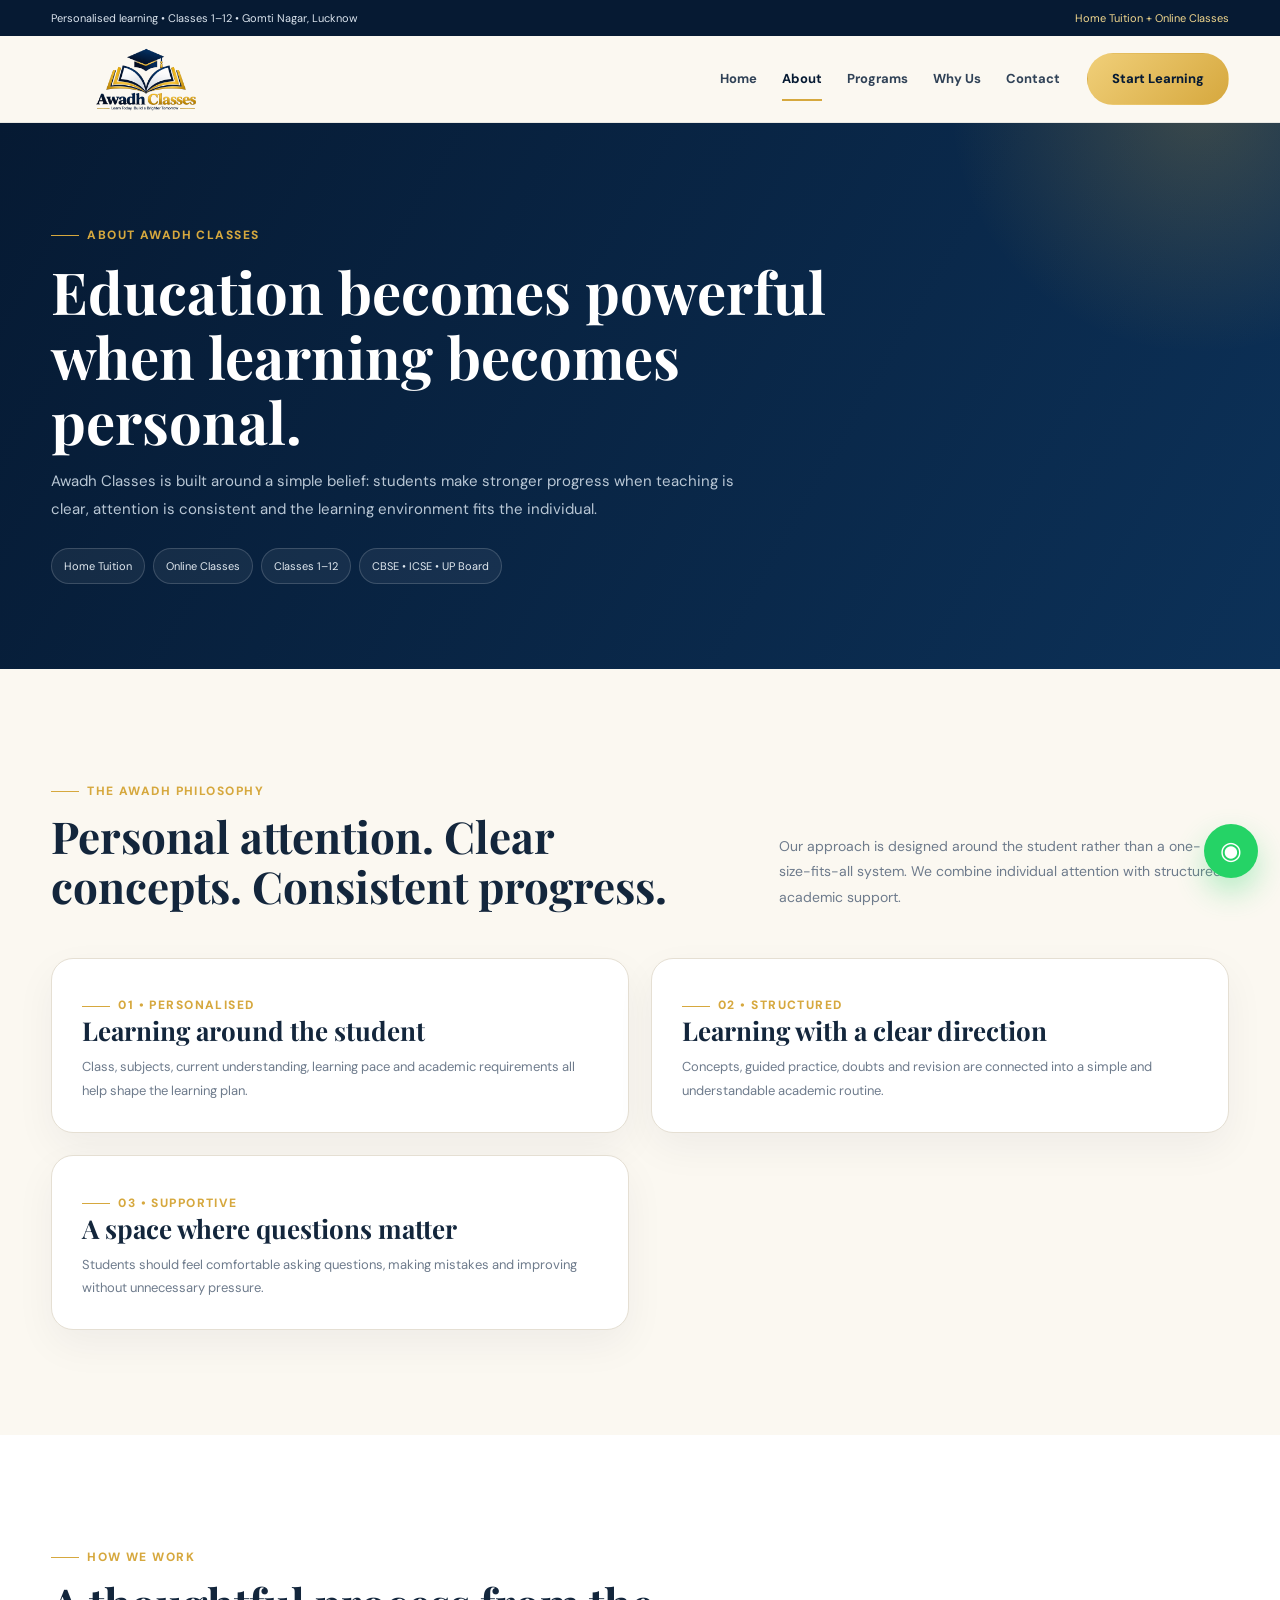
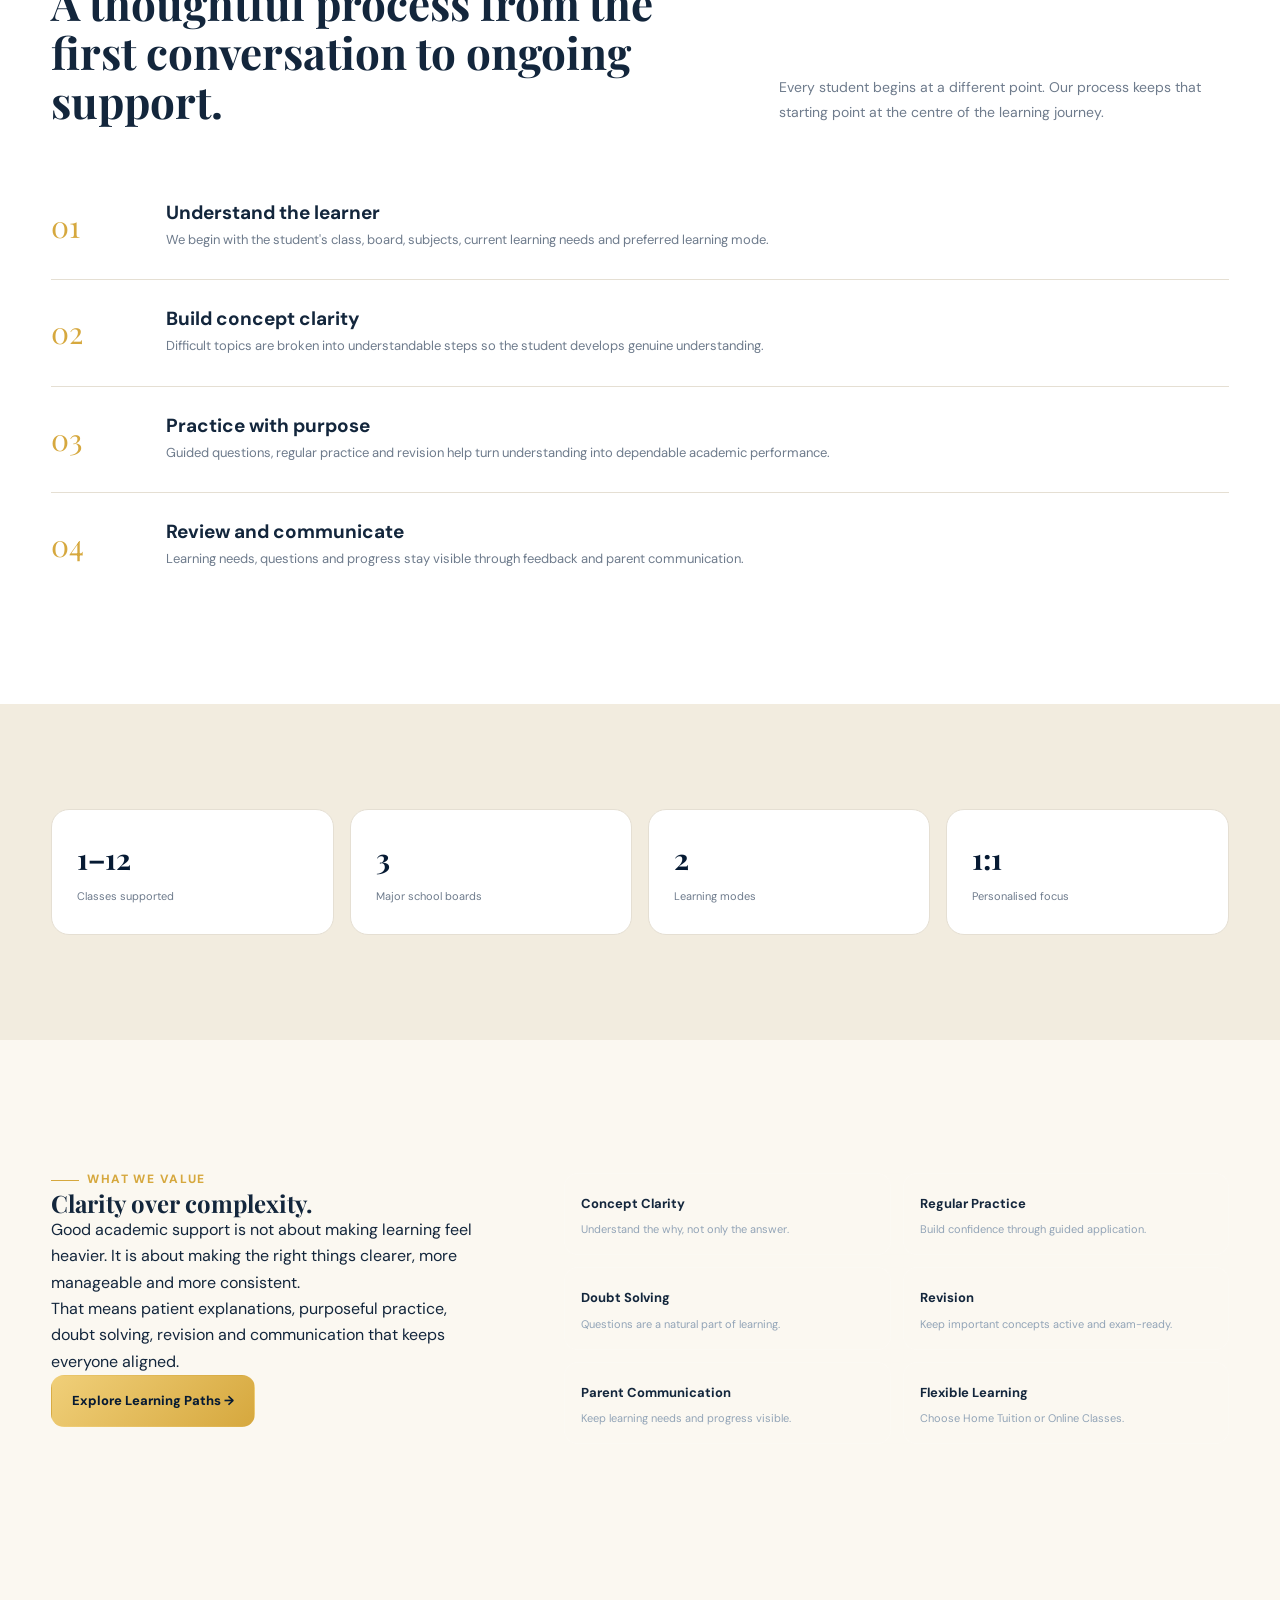
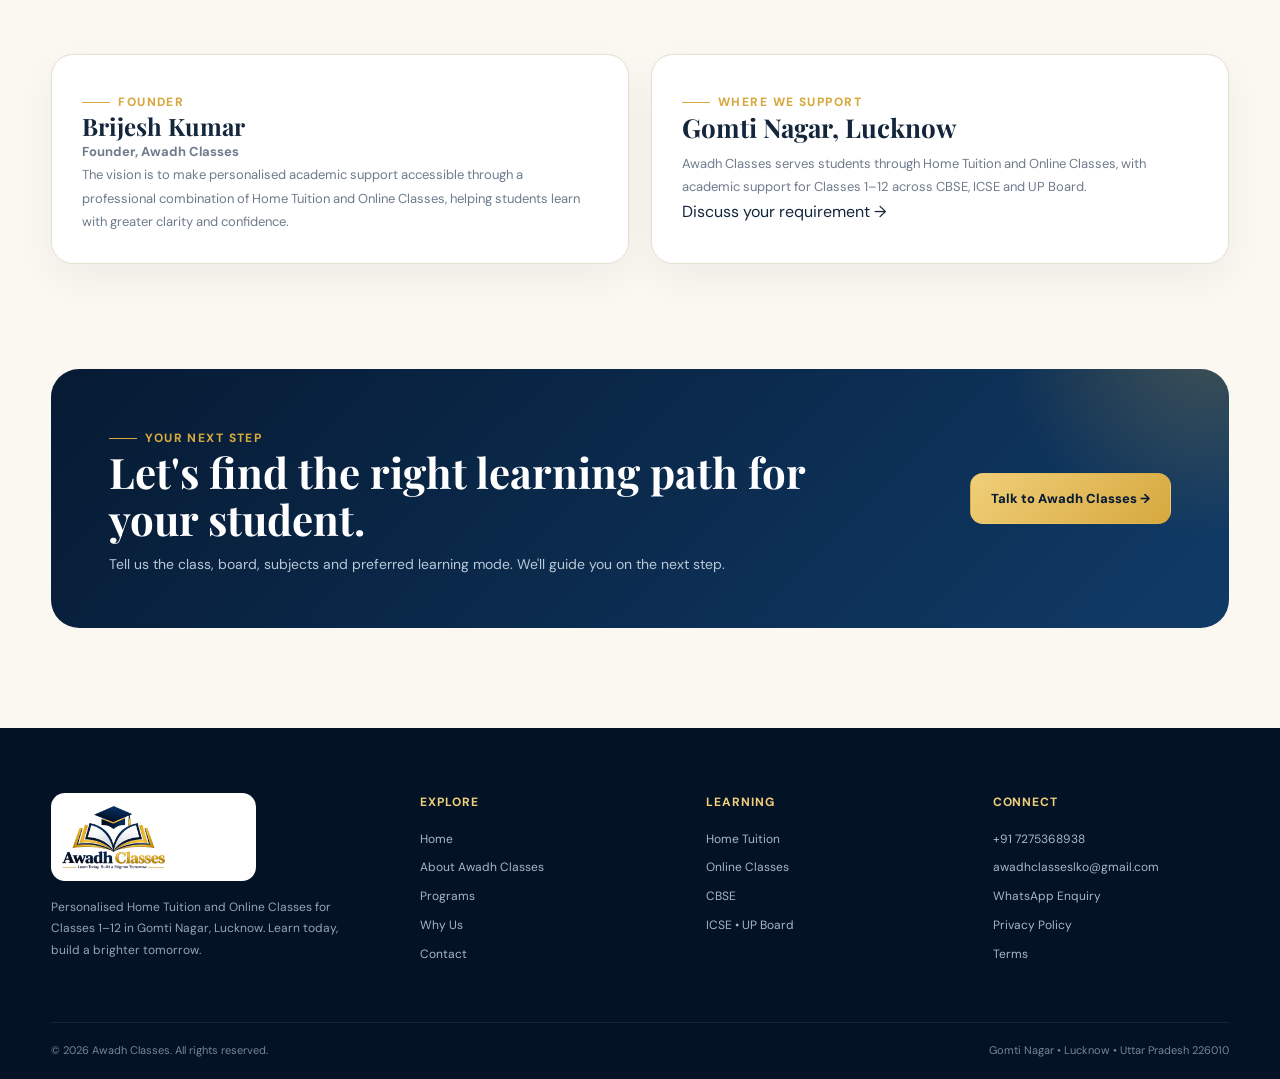
==== commit a83591c0: "Add styles for nav-cta button in about.html Added CSS styles for navigation call-to-action button." ====
--- a/about.html
+++ b/about.html
@@ -69,7 +69,19 @@
     {"@type":"ListItem","position":2,"name":"About","item":"https://awadhclasses.vercel.app/about.html"}
   ]
 }
+  
 </script>
+  <style>
+.nav-cta{
+  border-radius:999px !important;
+  padding:14px 24px !important;
+  min-height:48px;
+  display:inline-flex !important;
+  align-items:center;
+  justify-content:center;
+  white-space:nowrap;
+}
+</style>
 </head>
 
 <body>
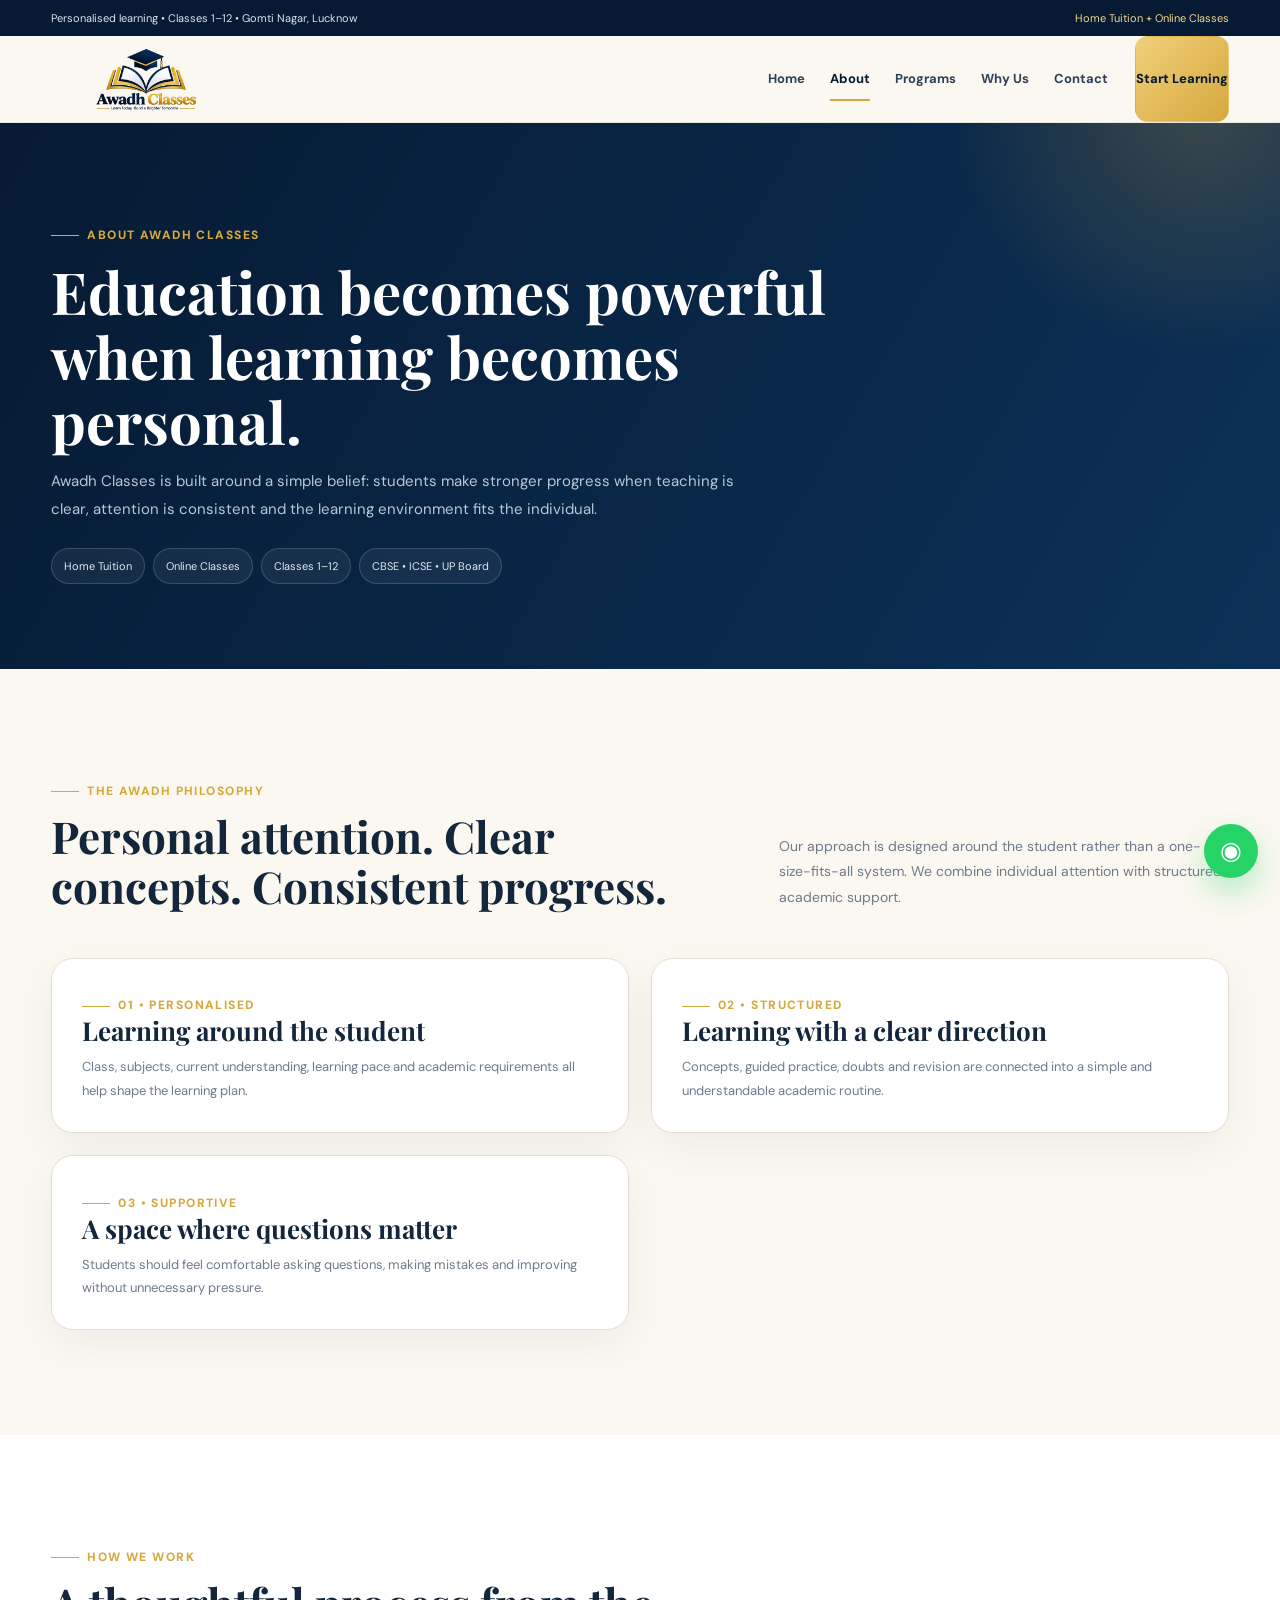
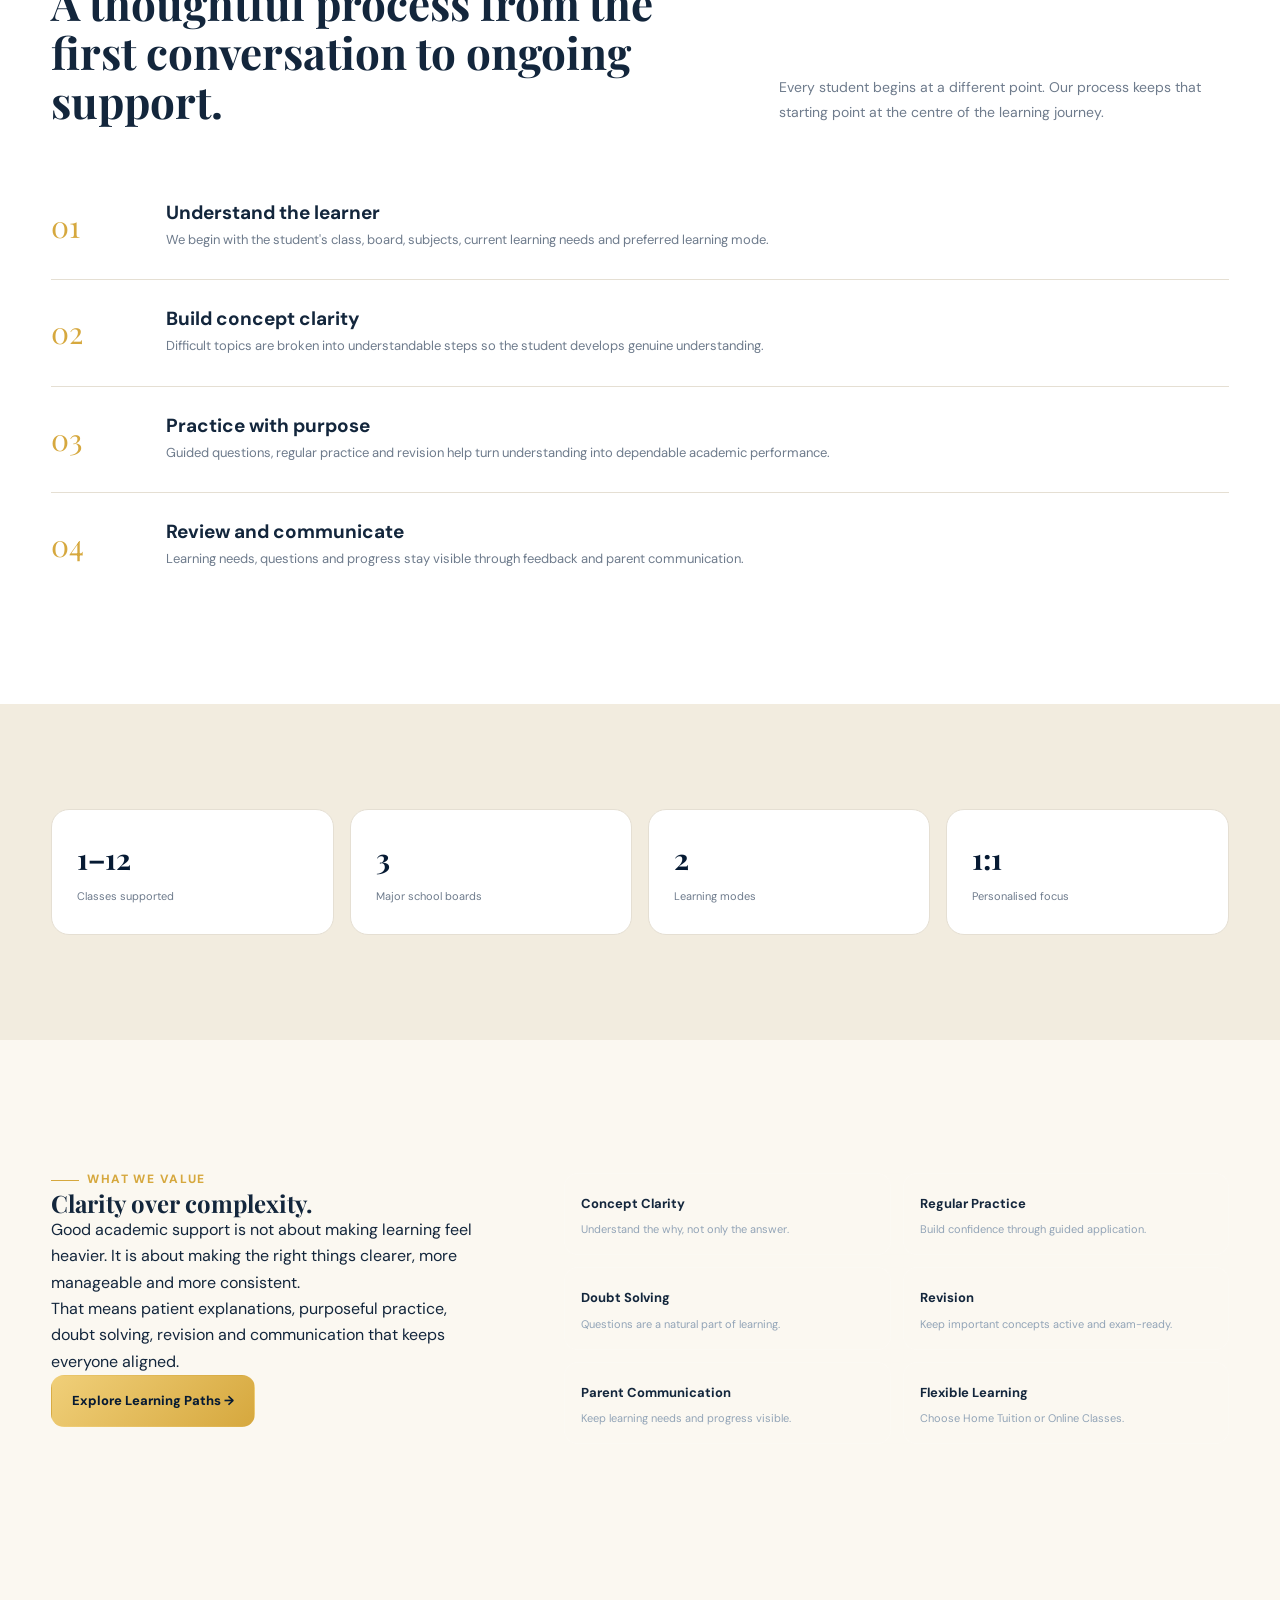
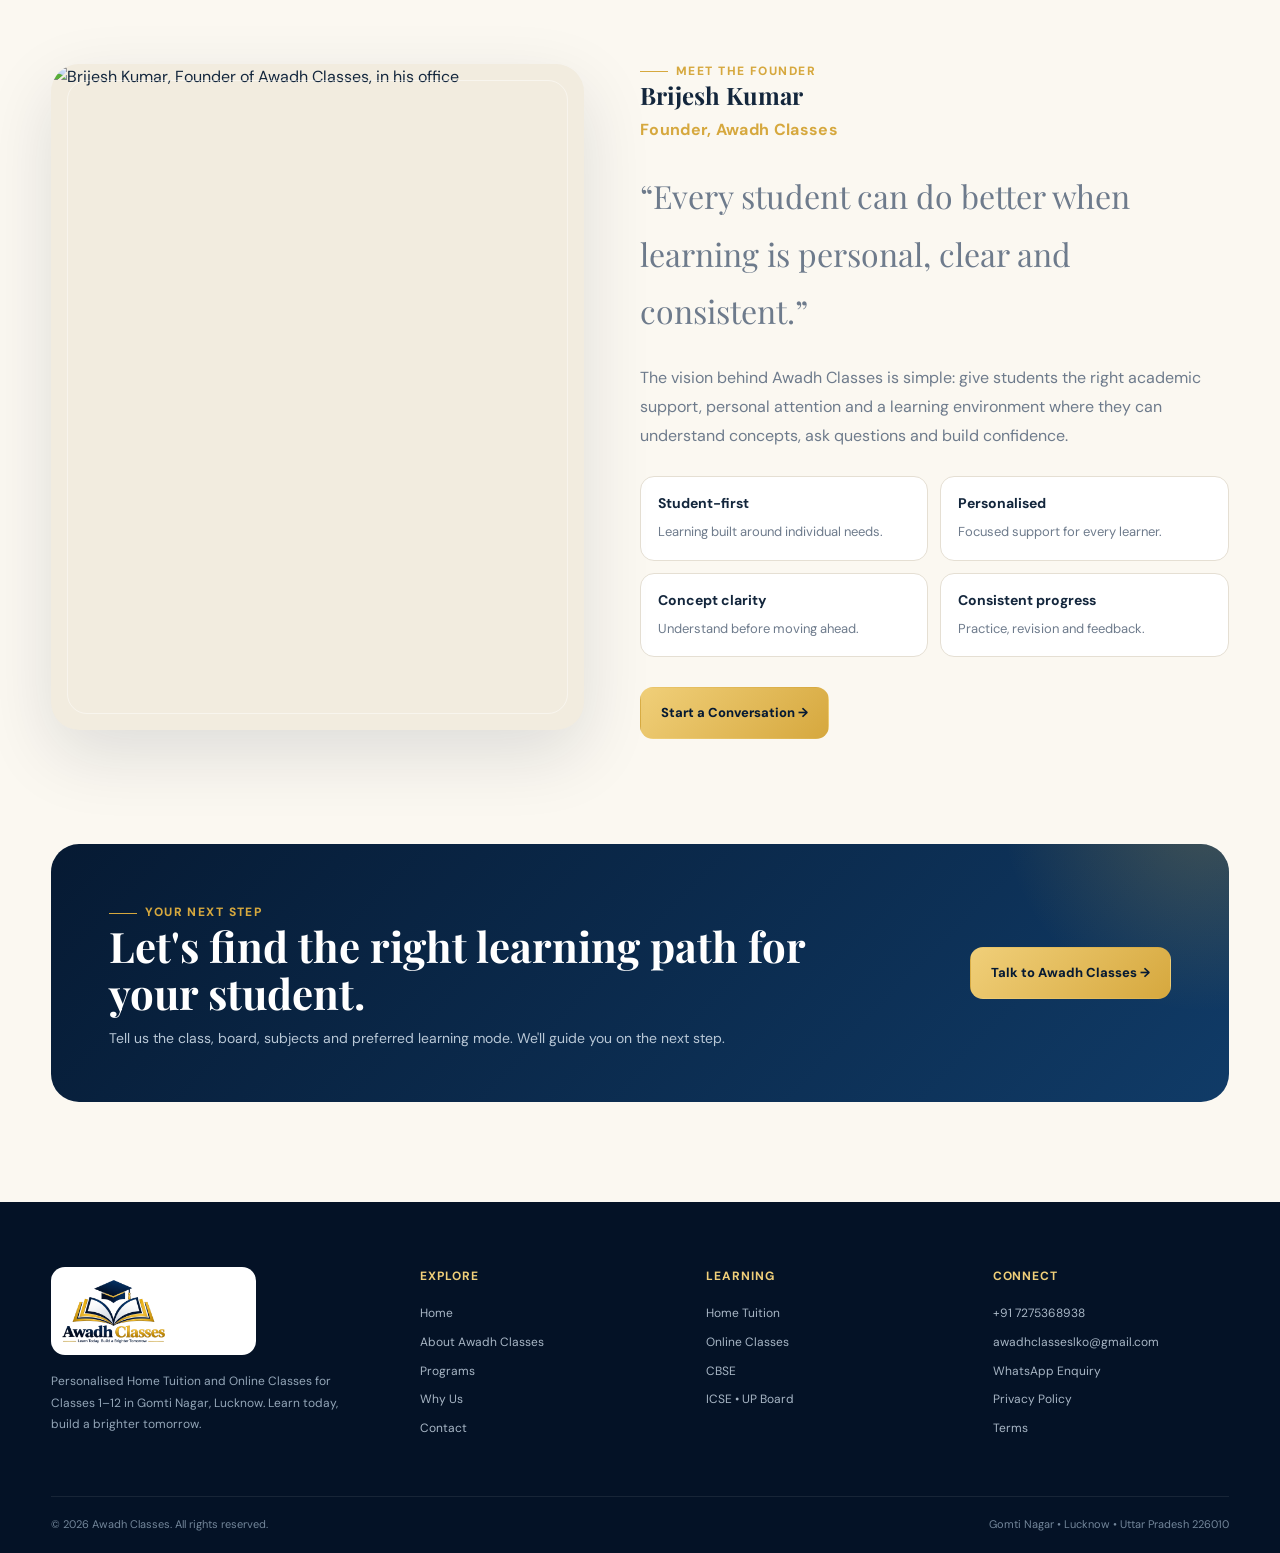
==== commit 8c17b872: "Enhance founder section with styles and content Added styles for founder section and updated founder" ====
--- a/about.html
+++ b/about.html
@@ -30,6 +30,26 @@
 <link rel="preconnect" href="https://fonts.gstatic.com" crossorigin>
 <link href="https://fonts.googleapis.com/css2?family=DM+Sans:wght@400;500;600;700&family=Playfair+Display:wght@600;700&display=swap" rel="stylesheet">
 <link rel="stylesheet" href="style.css">
+
+
+<style>
+.founder-section{background:var(--ivory);}
+.founder-grid{display:grid;grid-template-columns:minmax(0,.95fr) minmax(0,1.05fr);gap:56px;align-items:center;}
+.founder-photo{position:relative;border-radius:28px;overflow:hidden;box-shadow:var(--shadow);background:var(--cream);}
+.founder-photo img{display:block;width:100%;aspect-ratio:4/5;object-fit:cover;object-position:center top;}
+.founder-photo:after{content:"";position:absolute;inset:16px;border:1px solid rgba(255,255,255,.45);border-radius:20px;pointer-events:none;}
+.founder-copy{max-width:620px;}
+.founder-copy h2{margin-bottom:8px;}
+.founder-role{color:var(--gold);font-weight:700;letter-spacing:.02em;margin-bottom:20px;}
+.founder-quote{font-family:"Playfair Display",serif;font-size:clamp(22px,2.5vw,32px);line-height:1.35;color:var(--navy);margin:24px 0;}
+.founder-copy p{color:var(--muted);line-height:1.8;}
+.founder-points{display:grid;grid-template-columns:repeat(2,minmax(0,1fr));gap:12px;margin:26px 0 30px;}
+.founder-point{padding:15px 17px;border:1px solid var(--line);border-radius:14px;background:#fff;}
+.founder-point strong{display:block;color:var(--ink);font-size:14px;margin-bottom:3px;}
+.founder-point span{font-size:13px;color:var(--muted);}
+@media(max-width:800px){.founder-grid{grid-template-columns:1fr;gap:32px}.founder-photo{max-width:620px;margin:auto}.founder-copy{max-width:none}.founder-points{grid-template-columns:1fr 1fr}}
+@media(max-width:520px){.founder-points{grid-template-columns:1fr}.founder-photo img{aspect-ratio:1/1.12}}
+</style>
 
 <script type="application/ld+json">
 {
@@ -69,19 +89,7 @@
     {"@type":"ListItem","position":2,"name":"About","item":"https://awadhclasses.vercel.app/about.html"}
   ]
 }
-  
 </script>
-  <style>
-.nav-cta{
-  border-radius:999px !important;
-  padding:14px 24px !important;
-  min-height:48px;
-  display:inline-flex !important;
-  align-items:center;
-  justify-content:center;
-  white-space:nowrap;
-}
-</style>
 </head>
 
 <body>
@@ -231,22 +239,27 @@
   </div>
 </section>
 
-<section class="section">
-  <div class="container">
-    <div class="content-grid">
-      <article class="card">
-        <span class="eyebrow">Founder</span>
+<section class="section founder-section">
+  <div class="container">
+    <div class="founder-grid">
+      <div class="founder-photo">
+        <img src="assets/images/founder-brijesh-kumar-office.png" alt="Brijesh Kumar, Founder of Awadh Classes, in his office" loading="lazy">
+      </div>
+
+      <div class="founder-copy">
+        <span class="eyebrow">Meet the Founder</span>
         <h2>Brijesh Kumar</h2>
-        <p><strong>Founder, Awadh Classes</strong></p>
-        <p>The vision is to make personalised academic support accessible through a professional combination of Home Tuition and Online Classes, helping students learn with greater clarity and confidence.</p>
-      </article>
-
-      <article class="card">
-        <span class="eyebrow">Where we support</span>
-        <h3>Gomti Nagar, Lucknow</h3>
-        <p>Awadh Classes serves students through Home Tuition and Online Classes, with academic support for Classes 1–12 across CBSE, ICSE and UP Board.</p>
-        <a href="contact.html">Discuss your requirement →</a>
-      </article>
+        <div class="founder-role">Founder, Awadh Classes</div>
+        <p class="founder-quote">“Every student can do better when learning is personal, clear and consistent.”</p>
+        <p>The vision behind Awadh Classes is simple: give students the right academic support, personal attention and a learning environment where they can understand concepts, ask questions and build confidence.</p>
+        <div class="founder-points">
+          <div class="founder-point"><strong>Student-first</strong><span>Learning built around individual needs.</span></div>
+          <div class="founder-point"><strong>Personalised</strong><span>Focused support for every learner.</span></div>
+          <div class="founder-point"><strong>Concept clarity</strong><span>Understand before moving ahead.</span></div>
+          <div class="founder-point"><strong>Consistent progress</strong><span>Practice, revision and feedback.</span></div>
+        </div>
+        <a class="btn btn-primary" href="contact.html">Start a Conversation →</a>
+      </div>
     </div>
   </div>
 </section>
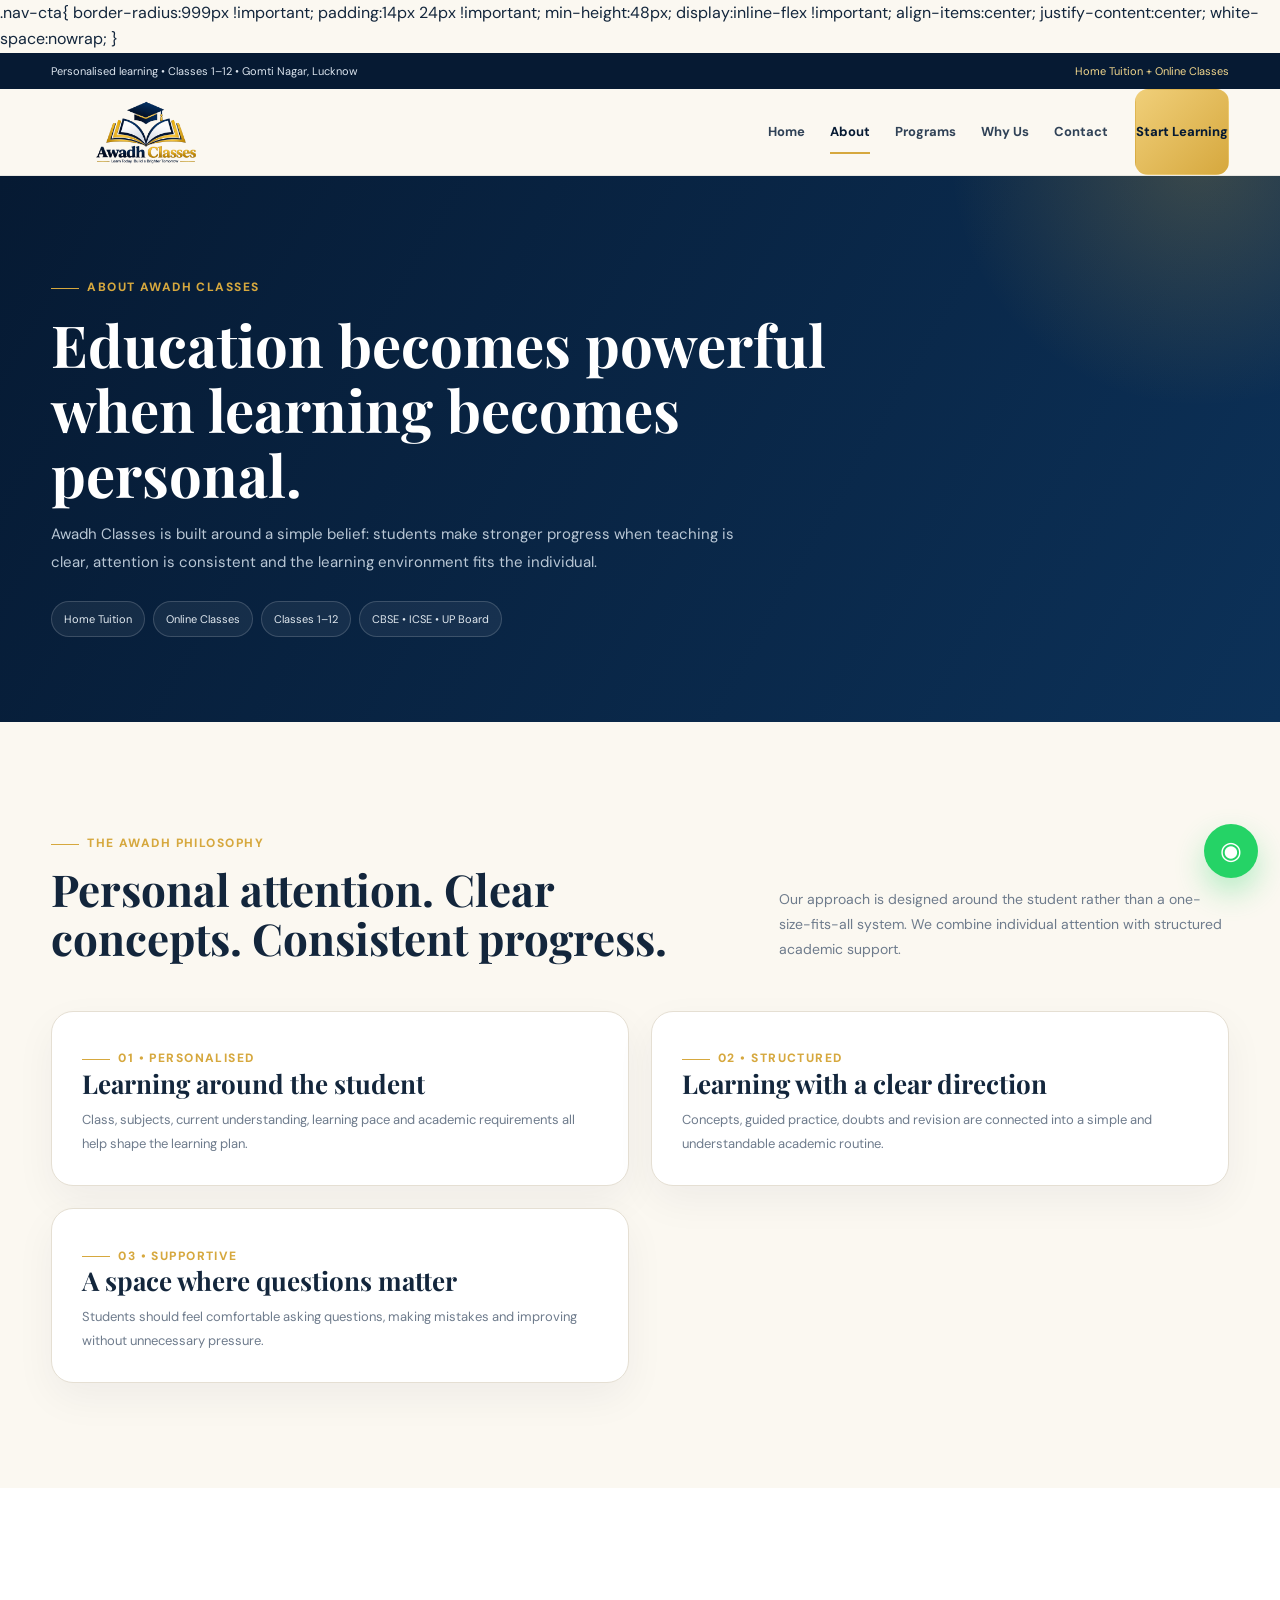
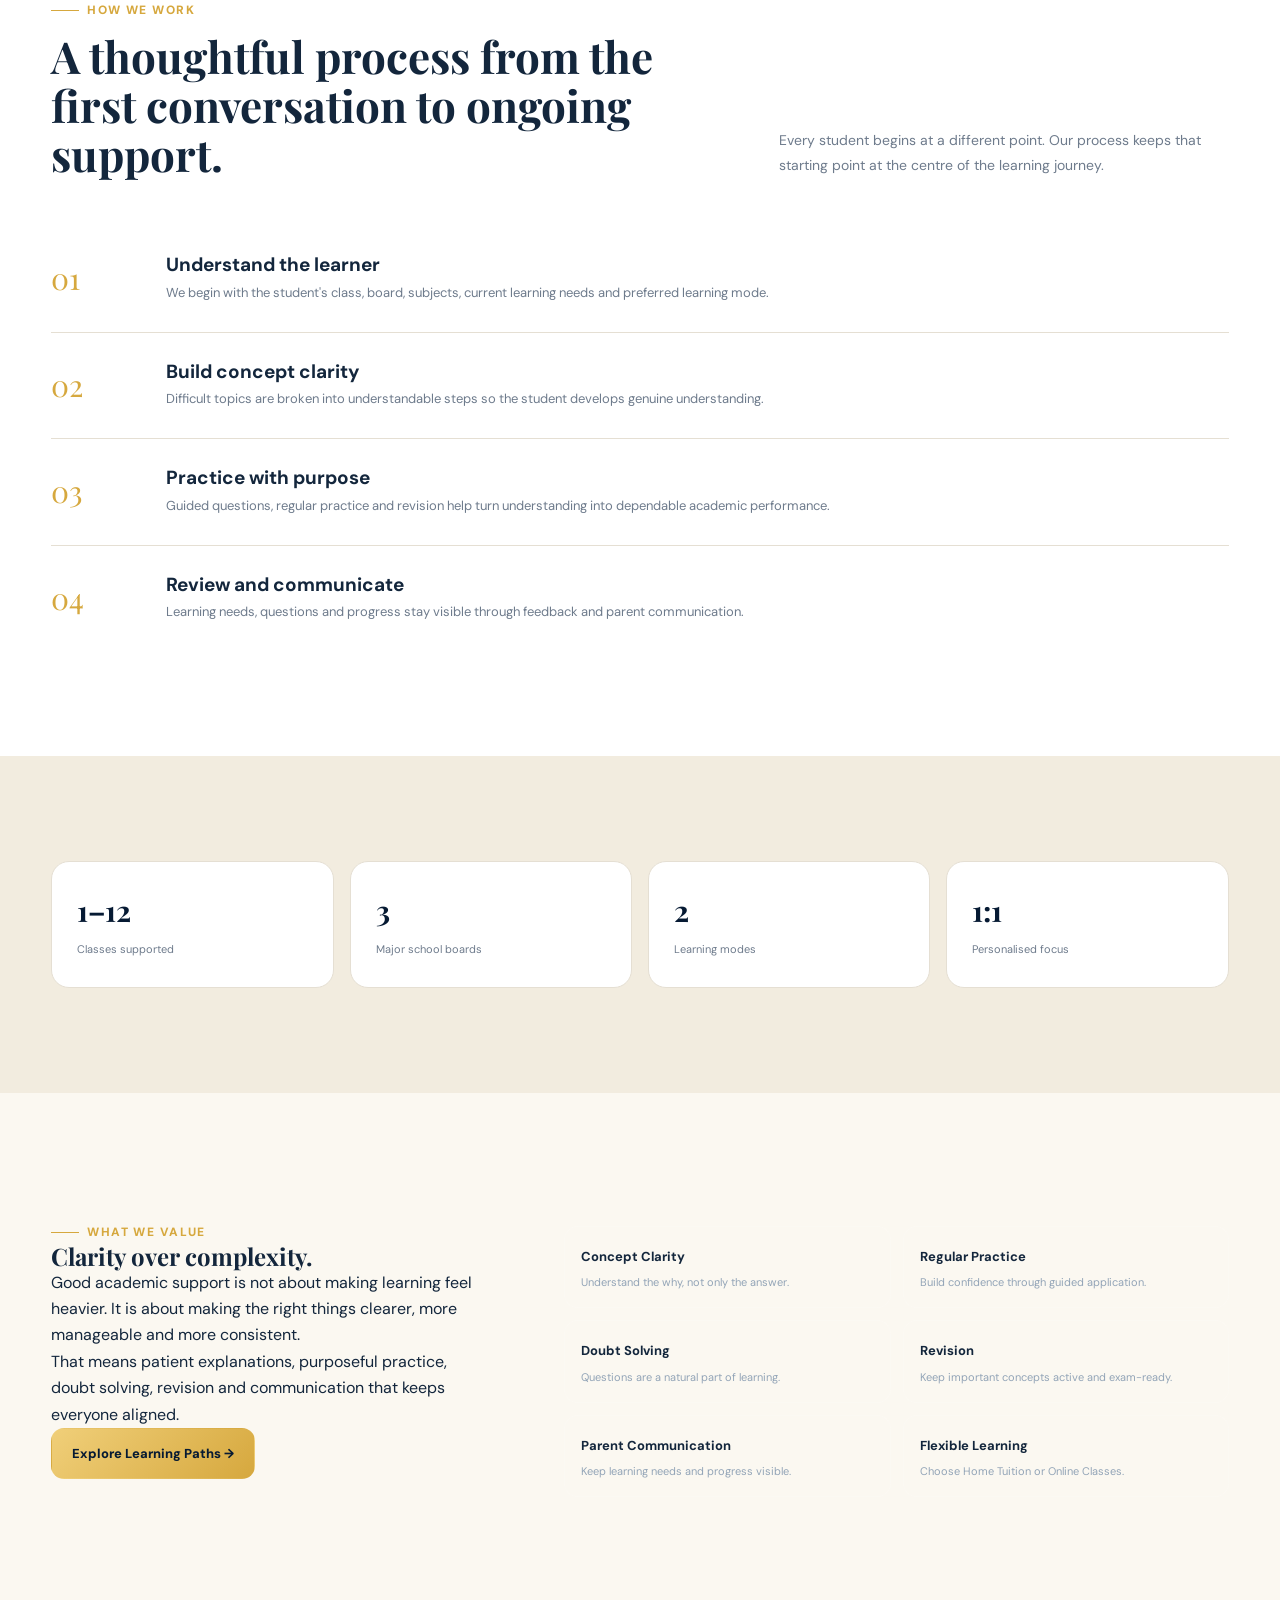
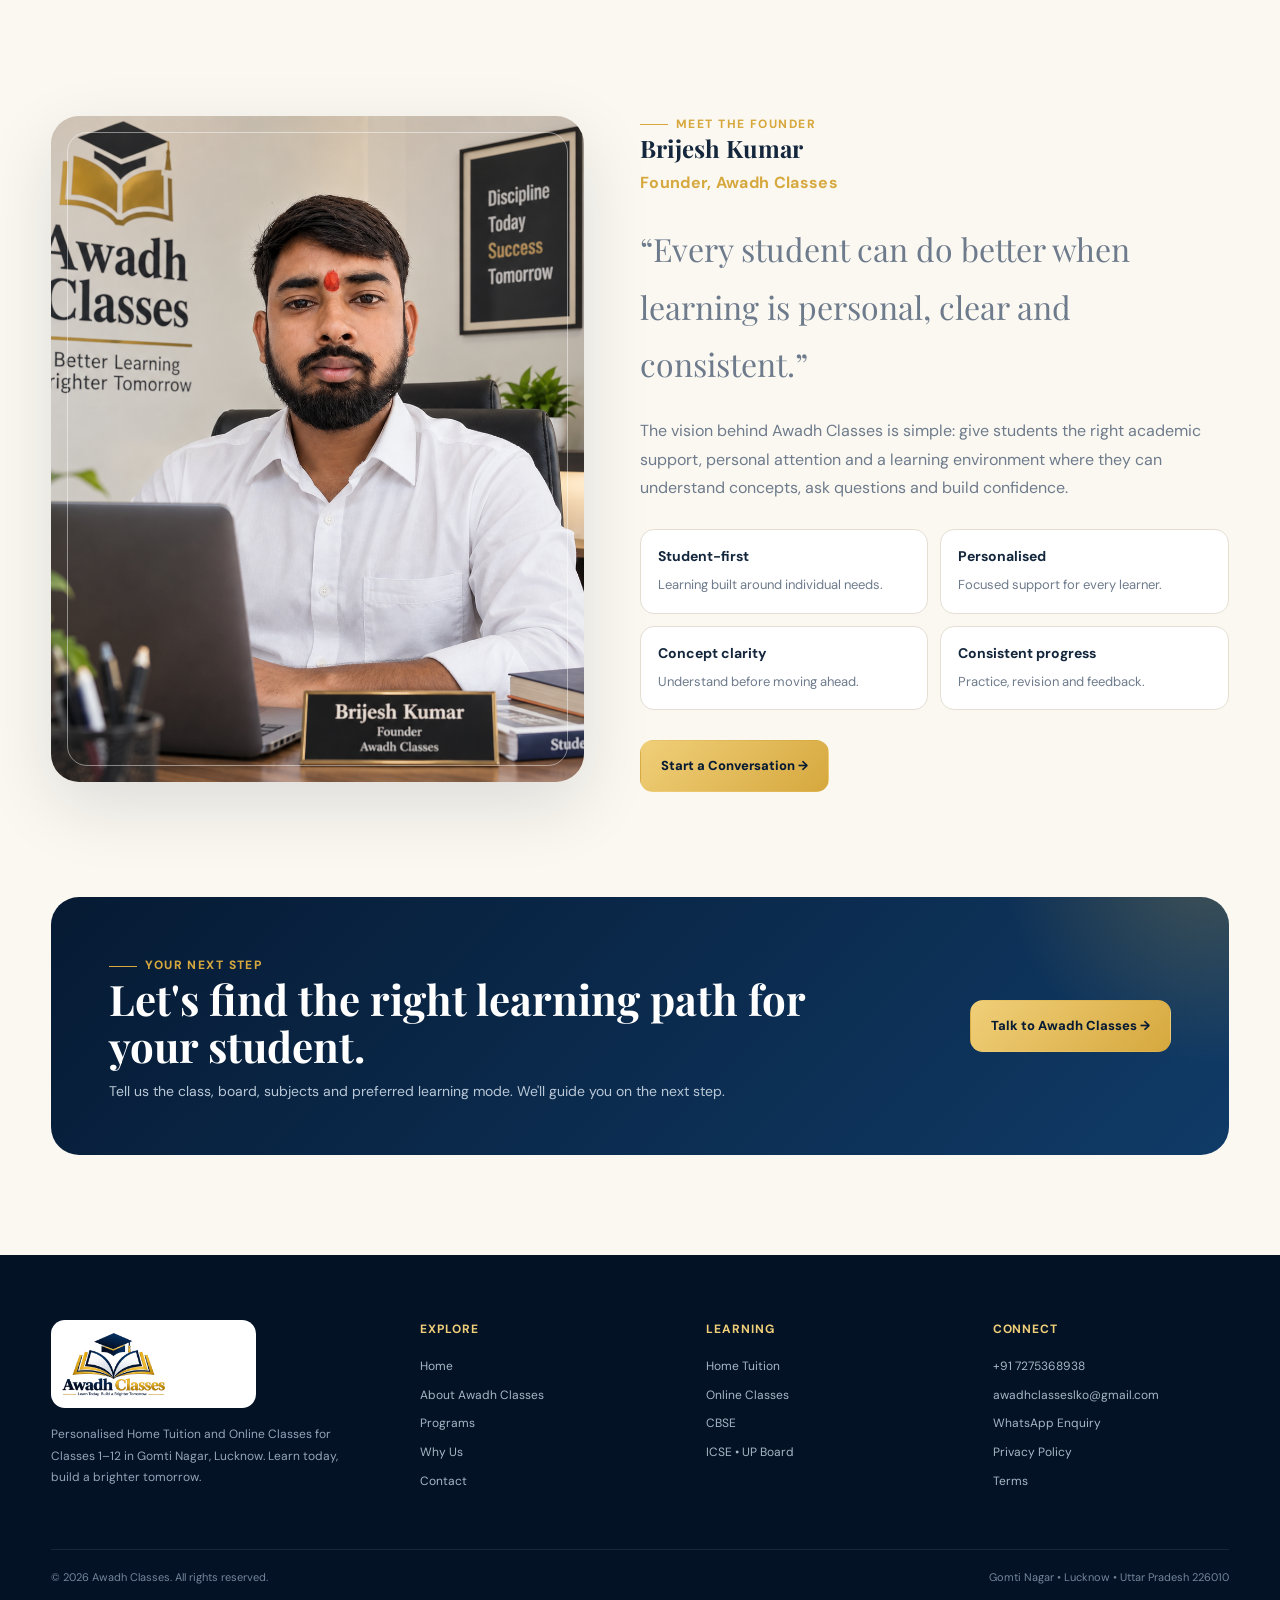
==== commit 57c434ce: "Add styles for .nav-cta class Added styles for navigation call-to-action button." ====
--- a/about.html
+++ b/about.html
@@ -90,6 +90,15 @@
   ]
 }
 </script>
+  .nav-cta{
+  border-radius:999px !important;
+  padding:14px 24px !important;
+  min-height:48px;
+  display:inline-flex !important;
+  align-items:center;
+  justify-content:center;
+  white-space:nowrap;
+}
 </head>
 
 <body>
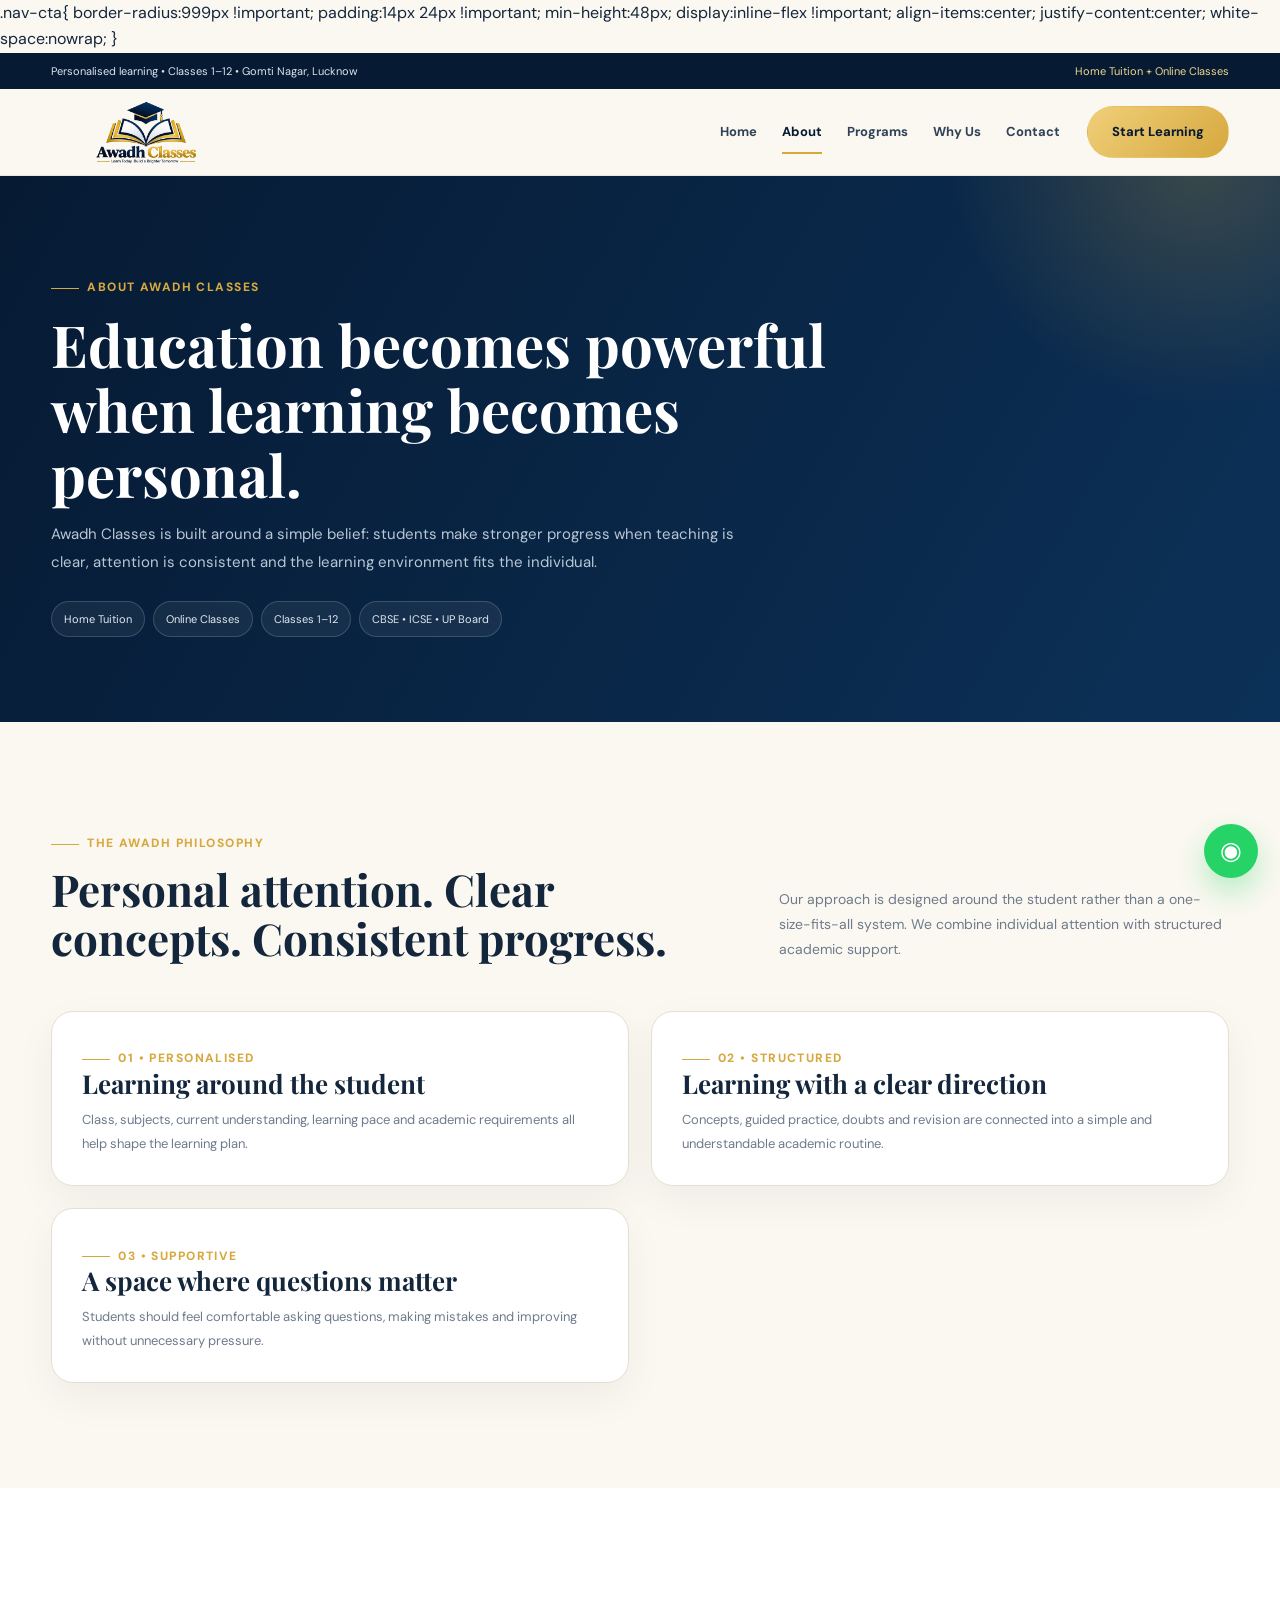
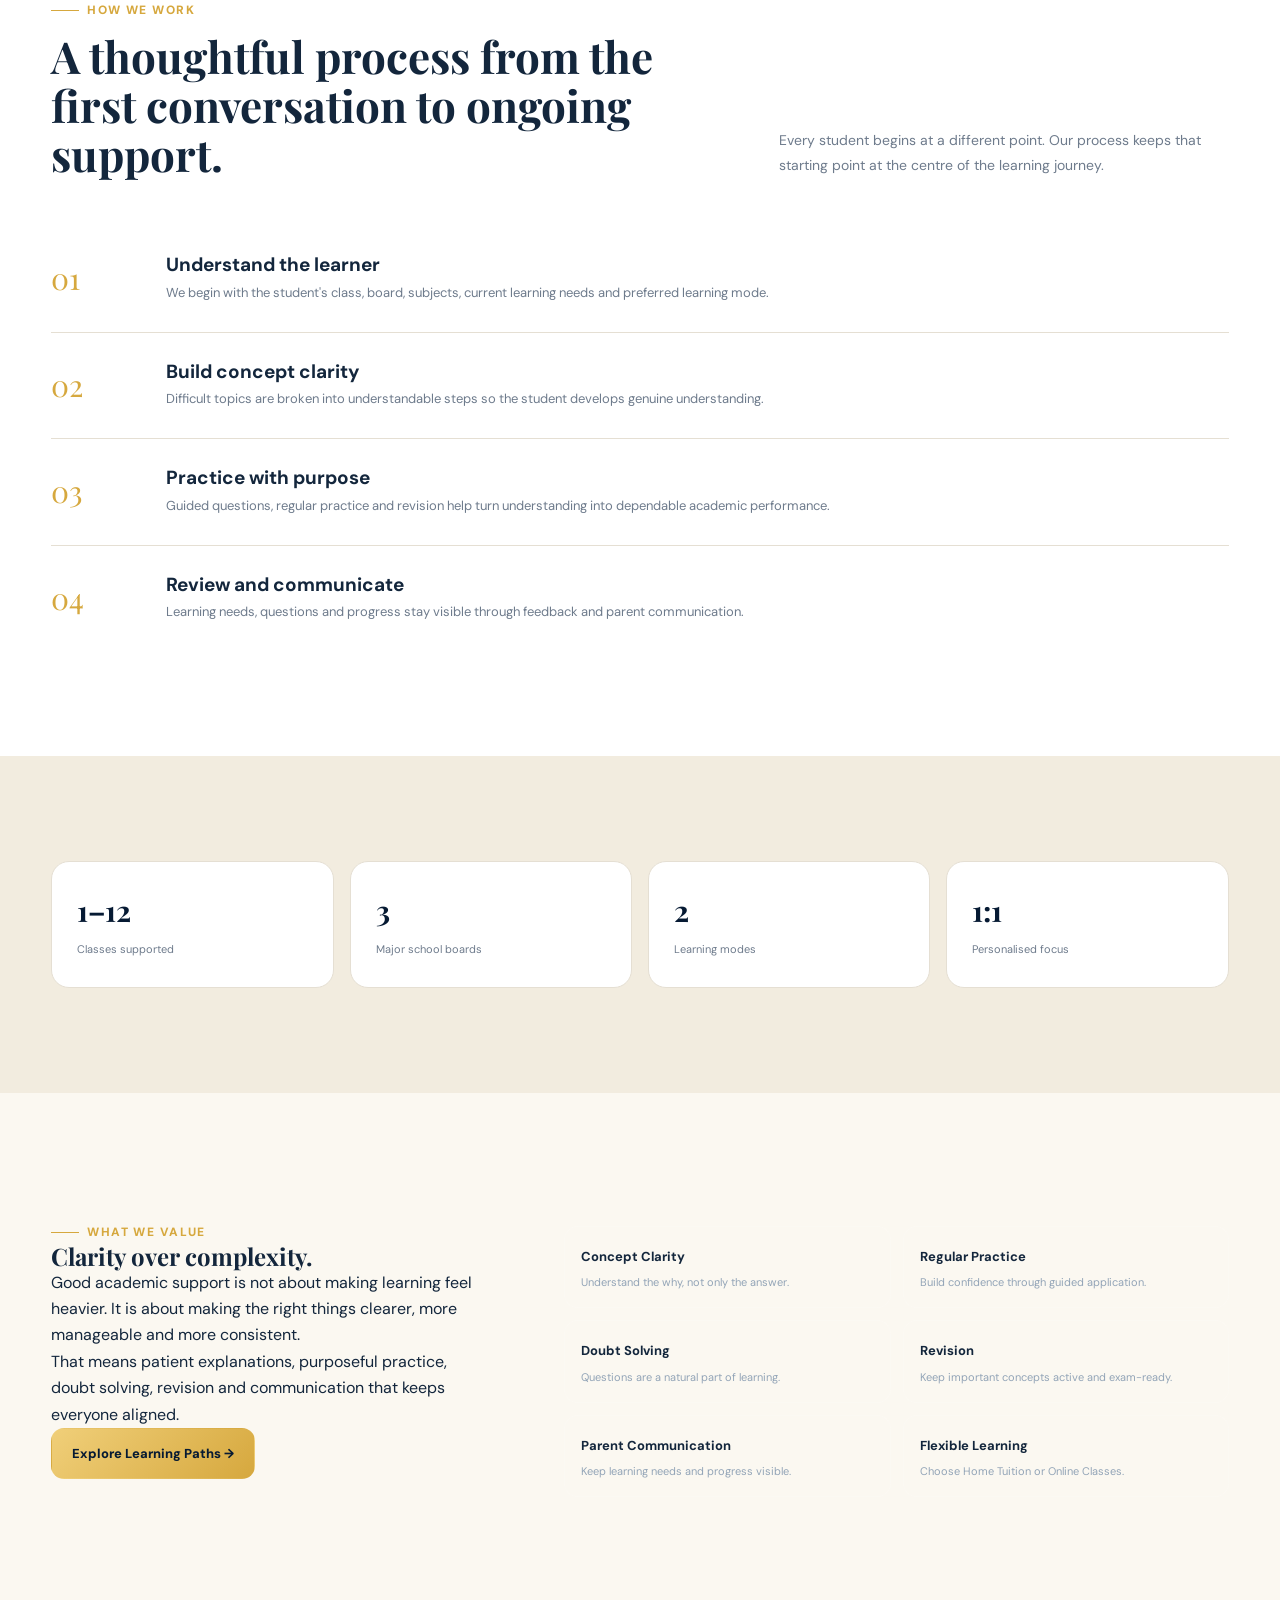
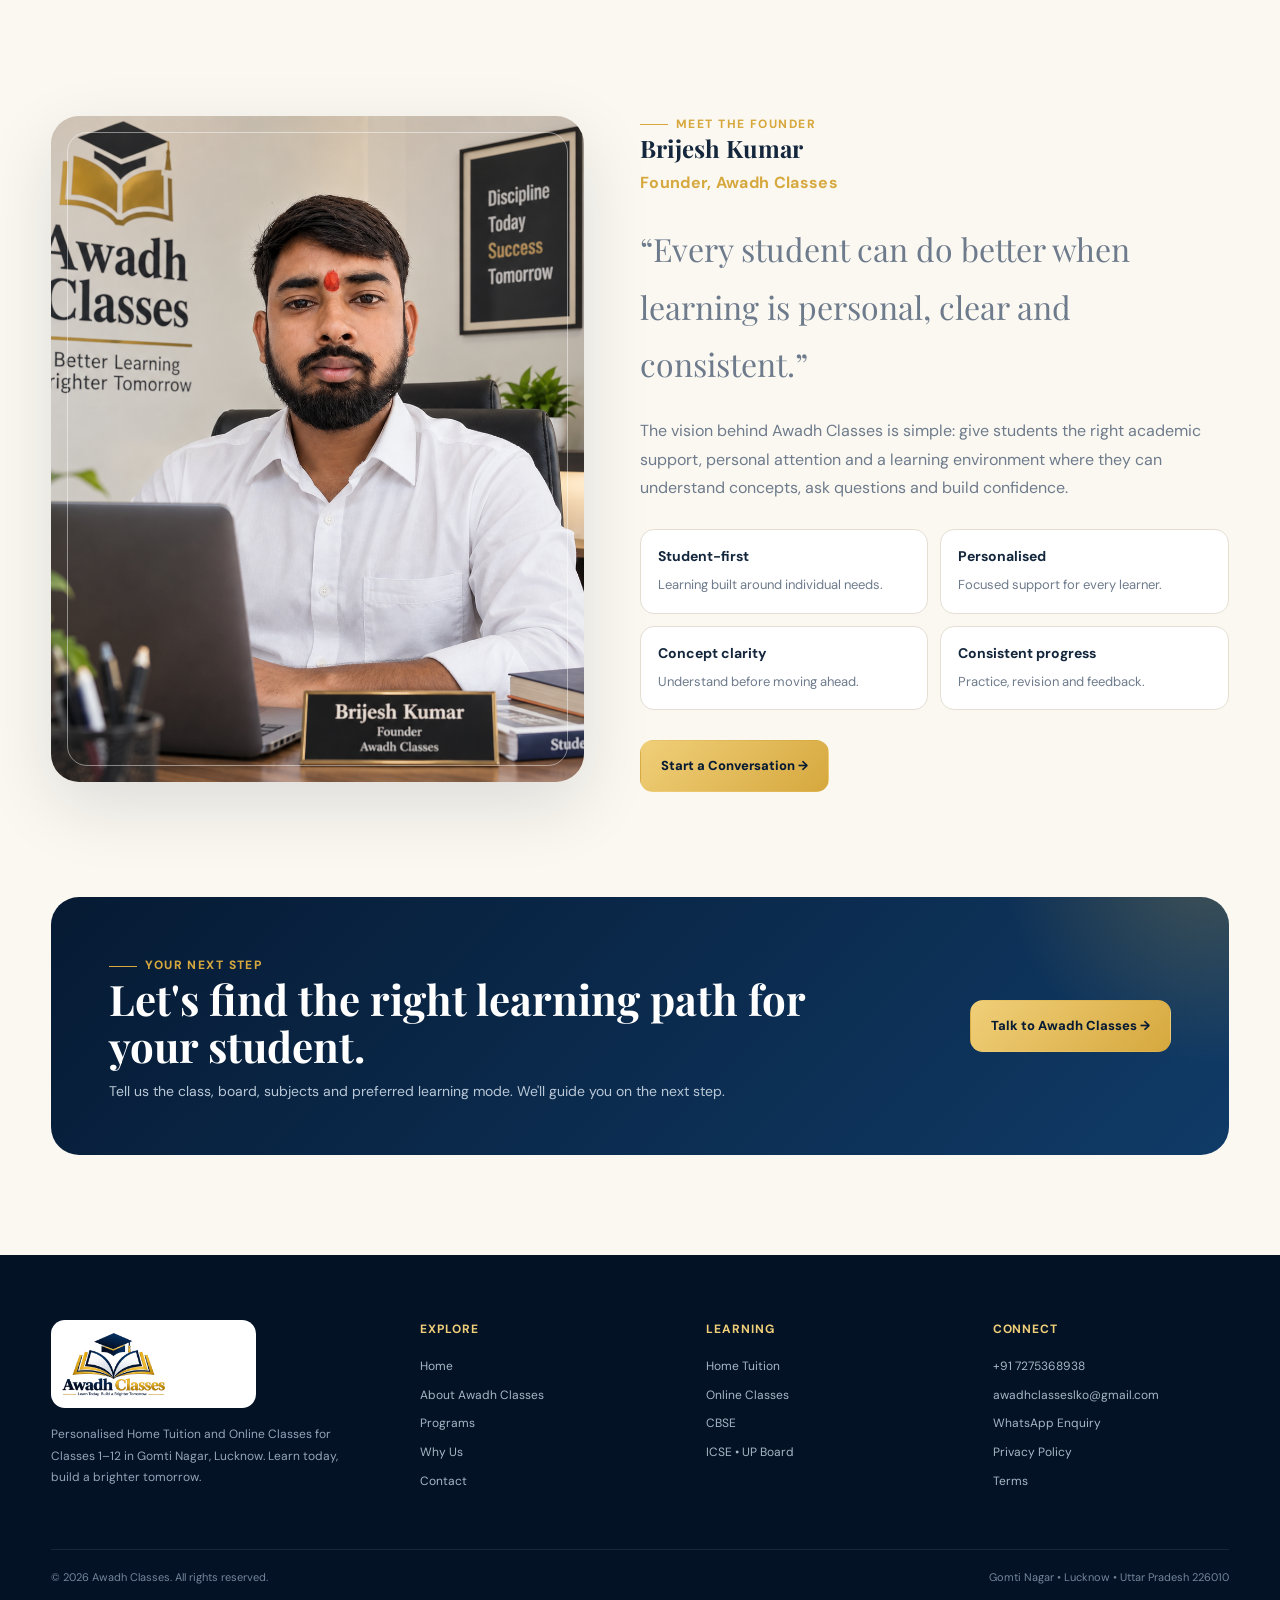
==== commit f5c7a5c5: "Add styles for .nav-cta button Added styles for .nav-cta class to enhance button appearance." ====
--- a/about.html
+++ b/about.html
@@ -49,6 +49,15 @@
 .founder-point span{font-size:13px;color:var(--muted);}
 @media(max-width:800px){.founder-grid{grid-template-columns:1fr;gap:32px}.founder-photo{max-width:620px;margin:auto}.founder-copy{max-width:none}.founder-points{grid-template-columns:1fr 1fr}}
 @media(max-width:520px){.founder-points{grid-template-columns:1fr}.founder-photo img{aspect-ratio:1/1.12}}
+.nav-cta{
+  border-radius:999px !important;
+  padding:14px 24px !important;
+  min-height:48px;
+  display:inline-flex !important;
+  align-items:center;
+  justify-content:center;
+  white-space:nowrap;
+}
 </style>
 
 <script type="application/ld+json">
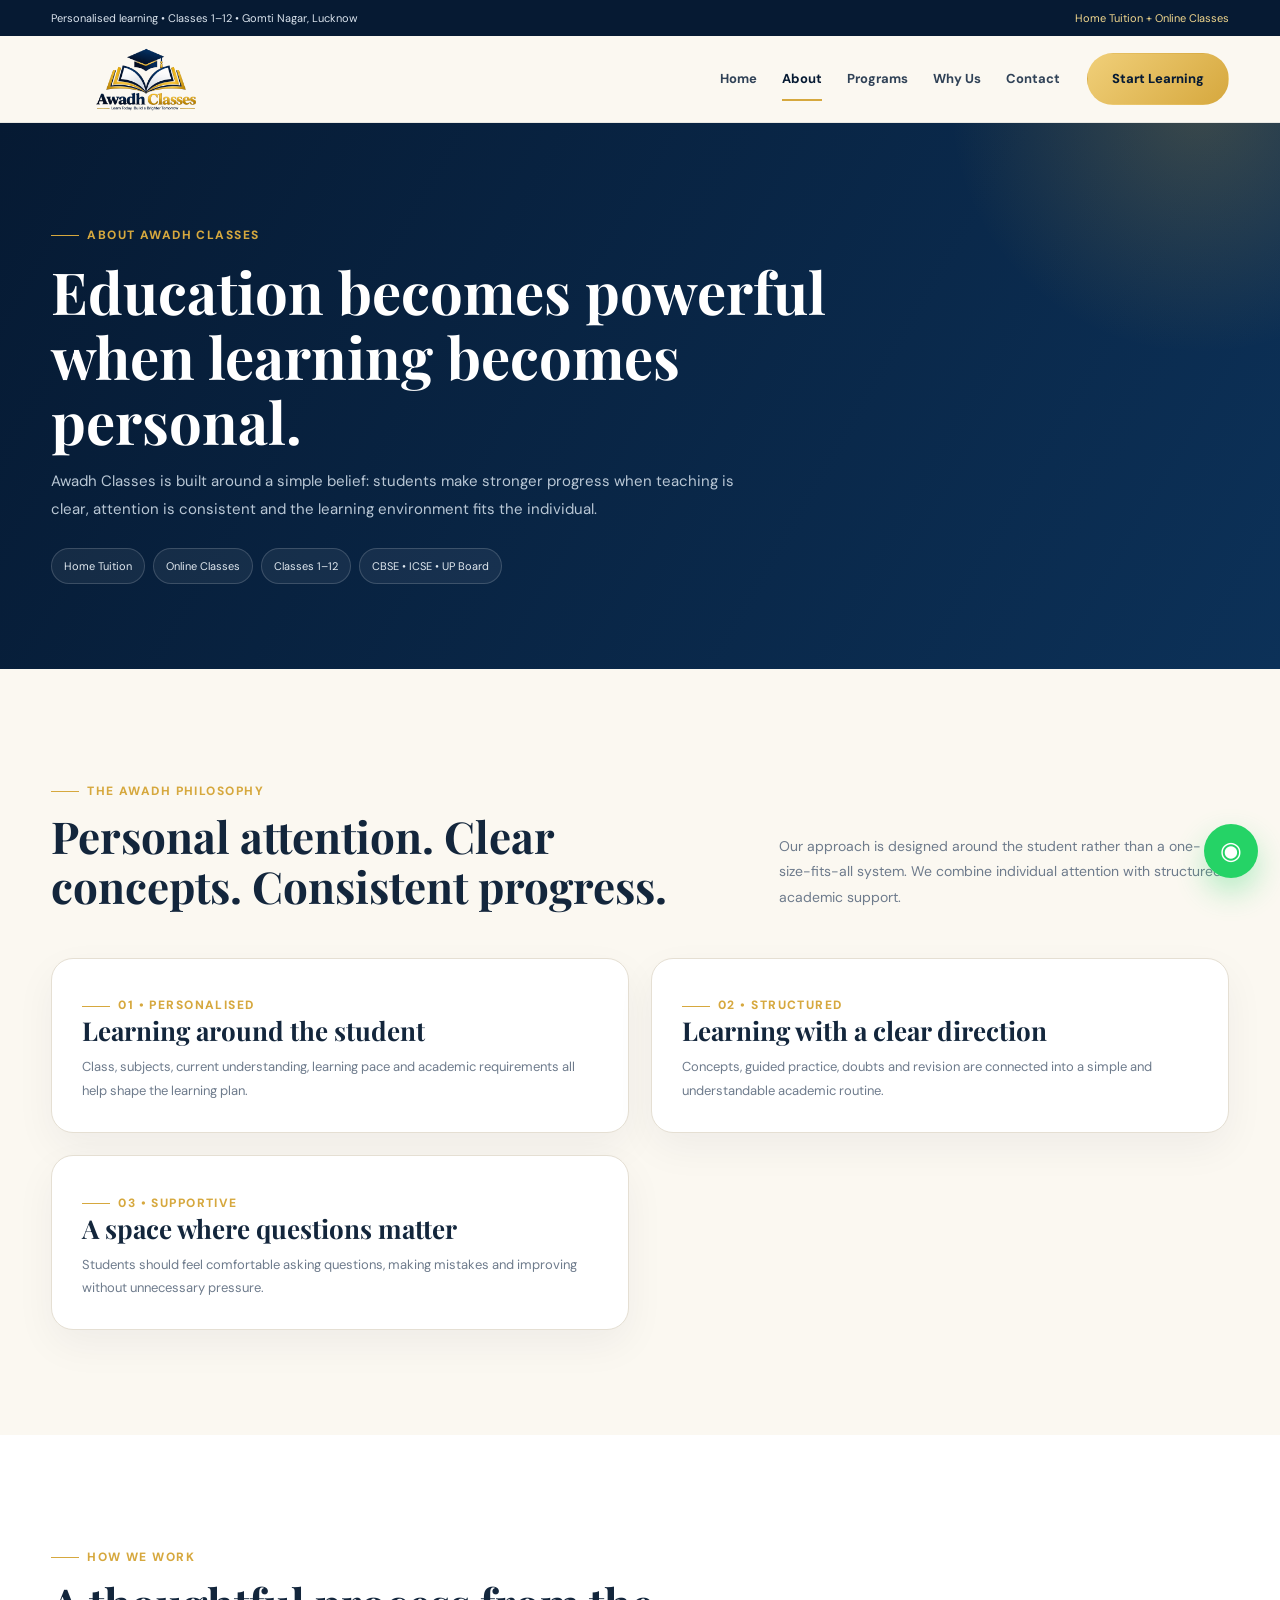
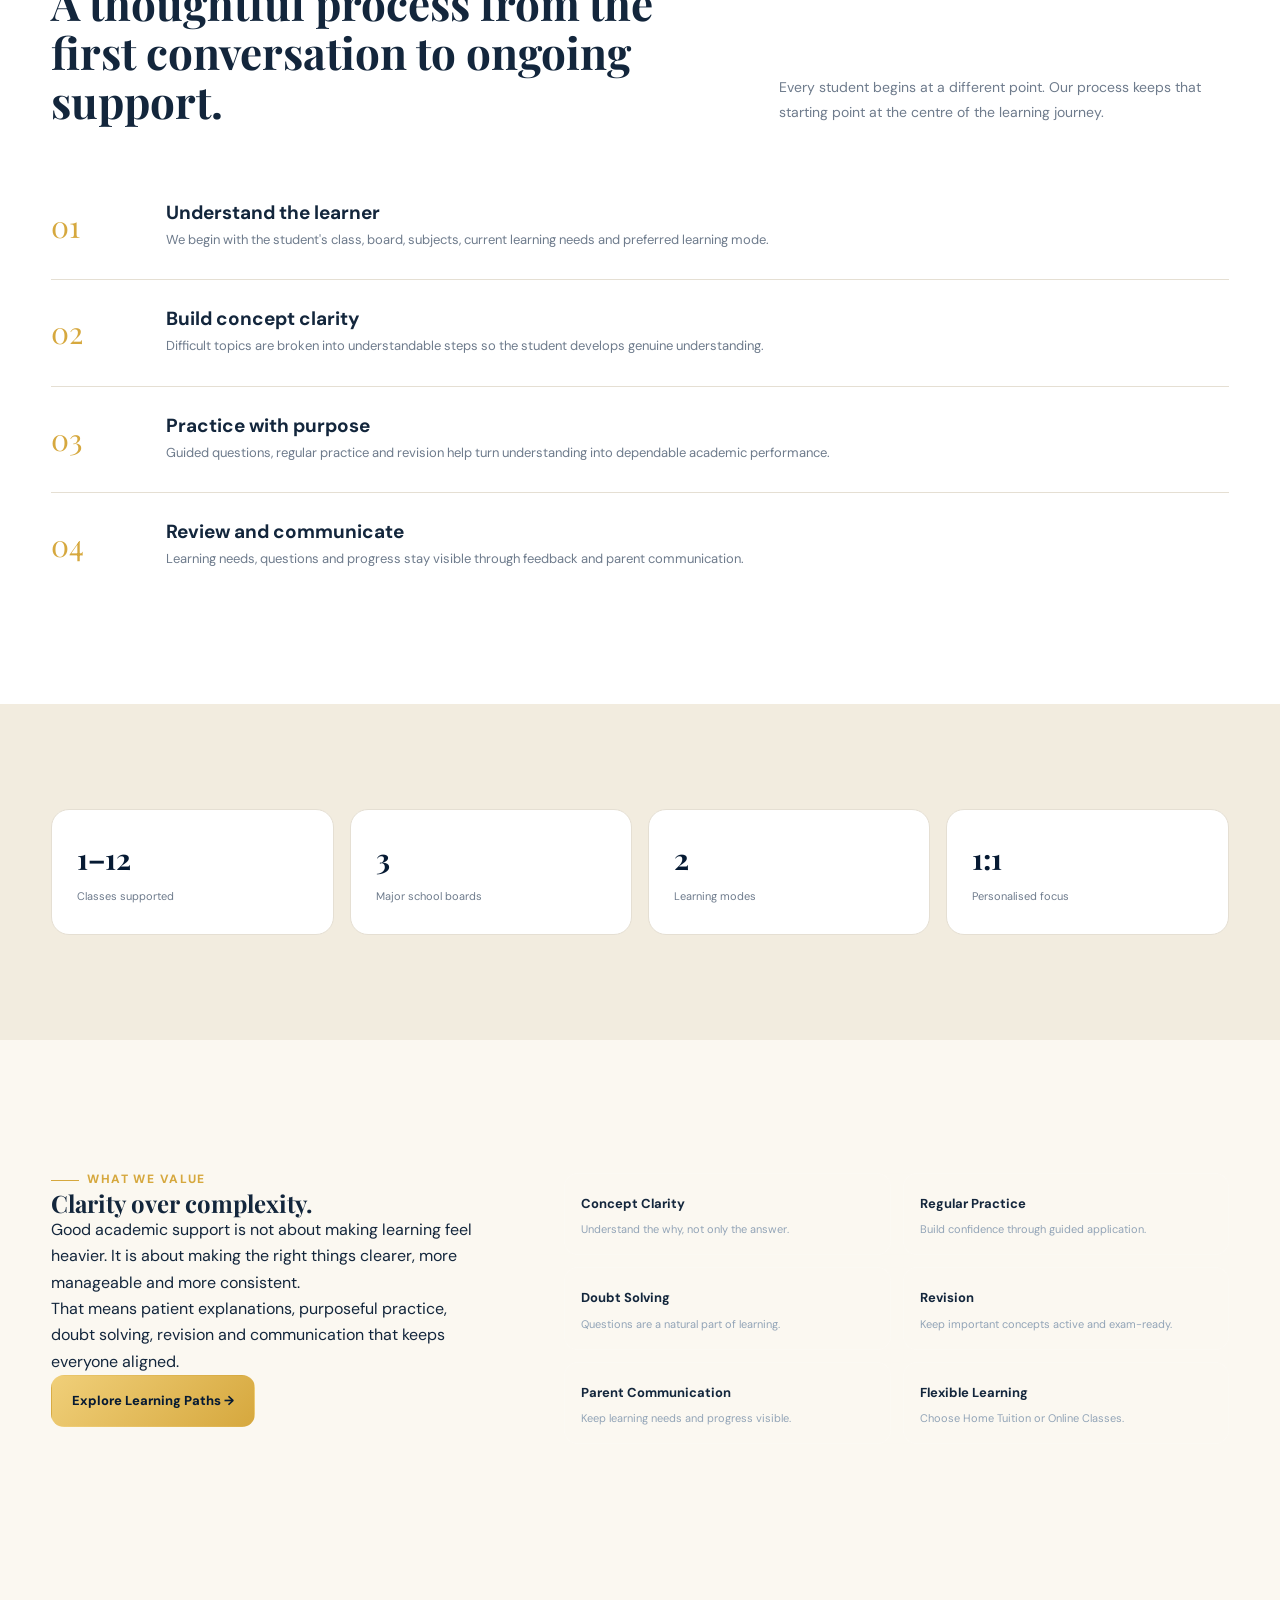
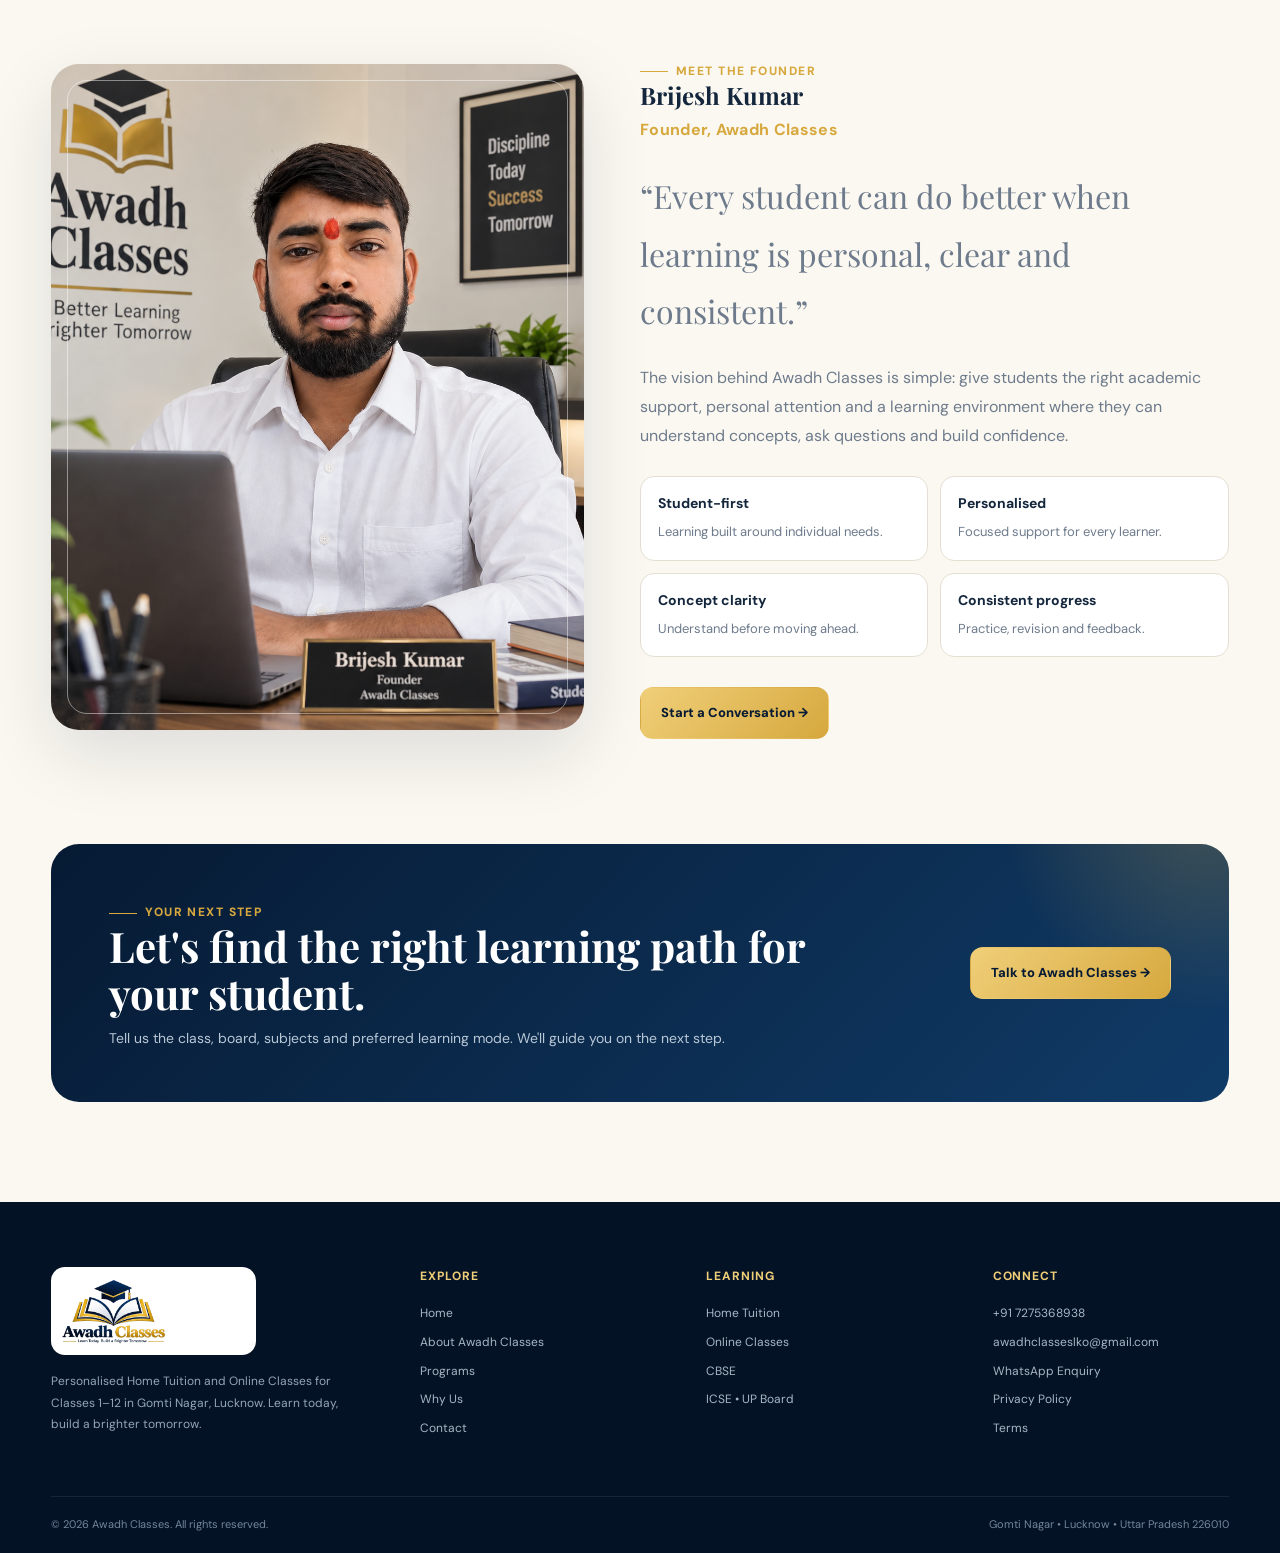
==== commit c4aba759: "Remove .nav-cta styles from about.html Removed styling for the .nav-cta class in about.html." ====
--- a/about.html
+++ b/about.html
@@ -99,16 +99,7 @@
   ]
 }
 </script>
-  .nav-cta{
-  border-radius:999px !important;
-  padding:14px 24px !important;
-  min-height:48px;
-  display:inline-flex !important;
-  align-items:center;
-  justify-content:center;
-  white-space:nowrap;
-}
-</head>
+  </head>
 
 <body>
 <div class="notice">
